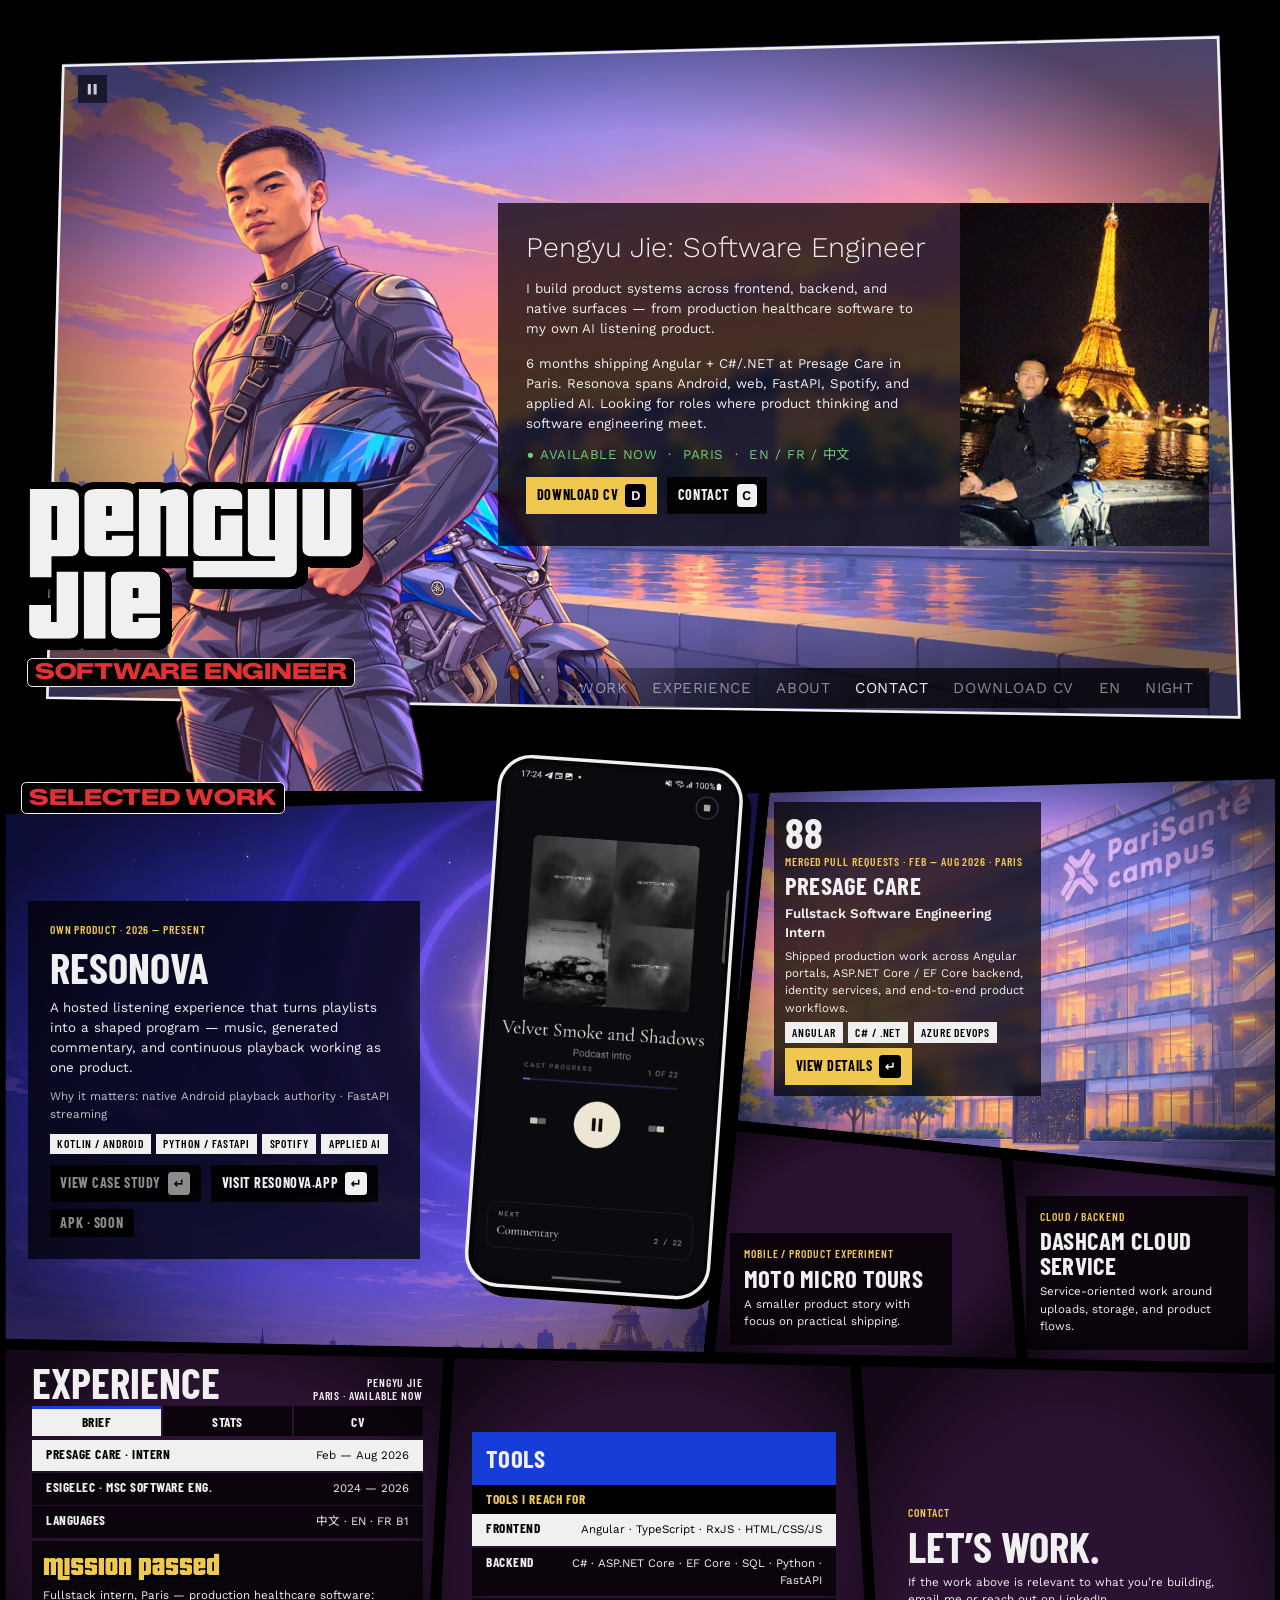
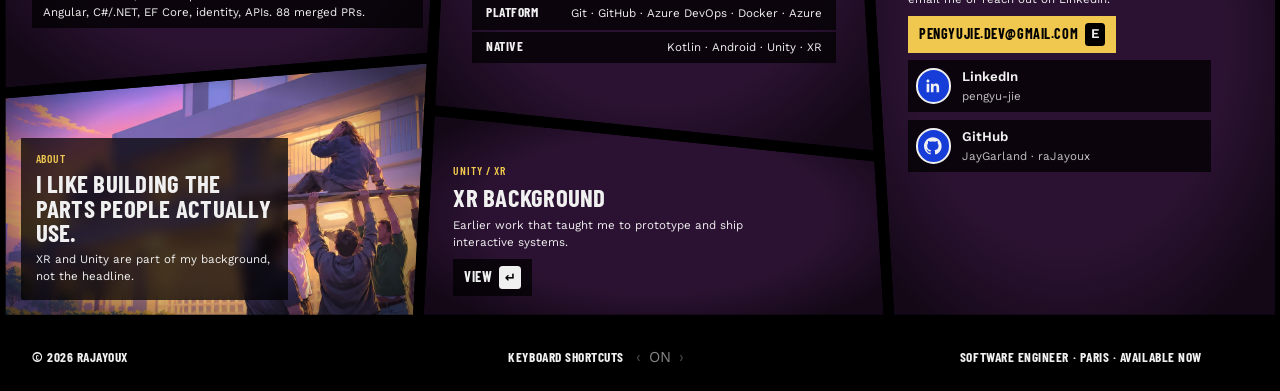
==== index.html @ 3e820835 "feat(redesign): phase 6 — mobile (< 1024): sticky top bar, static hero poster, story tile, angled st" ====
<!DOCTYPE html>
<html lang="en" data-theme="night">
<head>
  <meta charset="utf-8">
  <meta name="viewport" content="width=device-width, initial-scale=1">
  <title>Pengyu Jie — Software Engineer</title>
  <meta name="description" content="Software Engineer in Europe. Fullstack, product and platforms. Available now.">
  <link rel="canonical" href="https://rajayoux.github.io/">
  <link rel="alternate" href="https://rajayoux.github.io/" hreflang="en">
  <link rel="alternate" href="https://rajayoux.github.io/" hreflang="fr">
  <link rel="alternate" href="https://rajayoux.github.io/" hreflang="zh-Hans">
  <link rel="alternate" href="https://rajayoux.github.io/" hreflang="x-default">
  <link rel="icon" href="assets/icons/favicon.svg" type="image/svg+xml">
  <link rel="icon" href="assets/icons/favicon-32.png" type="image/png" sizes="32x32">
  <link rel="apple-touch-icon" href="assets/icons/apple-touch-icon.png">
  <meta property="og:type" content="website">
  <meta property="og:url" content="https://rajayoux.github.io/">
  <meta property="og:title" content="Pengyu Jie — Software Engineer">
  <meta property="og:description" content="Fullstack, product and platforms. Available now.">
  <meta property="og:image" content="https://rajayoux.github.io/assets/img/og-pengyu-jie.png">
  <meta property="og:image:type" content="image/png">
  <meta property="og:image:width" content="1200">
  <meta property="og:image:height" content="630">
  <meta name="twitter:card" content="summary_large_image">
  <meta name="twitter:title" content="Pengyu Jie — Software Engineer">
  <meta name="twitter:description" content="Fullstack, product and platforms. Available now.">
  <meta name="twitter:image" content="https://rajayoux.github.io/assets/img/og-pengyu-jie.png">
  <script>
    try { if (localStorage.getItem("rajayoux-theme") === "day") document.documentElement.setAttribute("data-theme", "day"); } catch (e) {}
  </script>
  <link rel="preconnect" href="https://fonts.googleapis.com">
  <link rel="preconnect" href="https://fonts.gstatic.com" crossorigin>
  <link href="https://fonts.googleapis.com/css2?family=Barlow+Condensed:wght@600;700&family=Noto+Sans+SC:wght@400;600&family=Work+Sans:wght@300;400;600&family=Zalando+Sans+Expanded:wght@900&display=swap" rel="stylesheet">
  <link rel="stylesheet" href="assets/css/gta/tokens.css">
  <link rel="stylesheet" href="assets/css/gta/components.css">
  <link rel="stylesheet" href="assets/css/gta/site.css">
  <script async src="https://www.googletagmanager.com/gtag/js?id=G-TCTK49658F"></script>
  <script>
    window.dataLayer = window.dataLayer || [];
    function gtag(){dataLayer.push(arguments);}
    gtag('js', new Date());
    gtag('config', 'G-TCTK49658F');
  </script>
</head>
<body>
  <a class="skip-link" href="#main" data-i18n="skip">Skip to content</a>

  <!-- Mobile top bar (137:580): logo + iFruit phone button; sticky. Hidden >= 1024 px. -->
  <div class="m-topbar scrim">
    <a class="m-logo" href="#top">raJayoux</a>
    <button class="m-phone" type="button" data-open-ifruit aria-haspopup="dialog" aria-controls="ifruit">
      <svg aria-hidden="true" focusable="false"><use href="assets/icons/sprite.svg#i-phone"/></svg>
      <span data-i18n="phone">Phone</span>
    </button>
  </div>

  <div class="stage">

    <!-- ============ HERO ============ -->
    <header class="hero" id="top">
      <!-- Card (110:2): sky, parked bike, vignette, dip-to-black; skewed 3 px white edge on top. -->
      <div class="hero-card">
        <div class="hero-layer hero-sky">
          <picture>
            <source srcset="assets/img/gta/hero-L0-sky.avif" type="image/avif">
            <img src="assets/img/gta/hero-L0-sky.webp" alt="" width="1536" height="1024" fetchpriority="high">
          </picture>
        </div>
        <div class="hero-layer hero-bike">
          <picture>
            <source srcset="assets/img/gta/hero-L3-bike.avif" type="image/avif">
            <img src="assets/img/gta/hero-L3-bike.webp" alt="" width="1536" height="1024">
          </picture>
        </div>
        <div class="hero-dip"></div>
        <div class="vignette"></div>
      </div>
      <button class="cycle-toggle scrim" type="button" data-cycle-toggle aria-label="Pause background animation" data-i18n-label="cyclePause">
        <svg class="i-pause" viewBox="0 0 14 14" aria-hidden="true" focusable="false"><path d="M2 1h3.5v12H2zM8.5 1H12v12H8.5z"/></svg>
        <svg class="i-play" viewBox="0 0 14 14" aria-hidden="true" focusable="false"><path d="M3 1l10 6-10 6z"/></svg>
      </button>
      <svg class="hero-edge" viewBox="0 0 1344 768" aria-hidden="true" focusable="false">
        <path d="M1342.45 766.474L1.53809 744.524L19.4639 33.4648L1318.55 1.53613L1342.45 766.474Z"/>
      </svg>

      <!-- Break-out subject (110:6): head inside the card, body breaks the card's bottom edge. -->
      <div class="hero-breakout">
        <div class="hero-layer hero-subject">
          <picture>
            <source srcset="assets/img/gta/hero-L2-subject.avif" type="image/avif">
            <img src="assets/img/gta/hero-L2-subject.webp" alt="" width="1024" height="1536" fetchpriority="high">
          </picture>
        </div>
      </div>

      <!-- Story panel (110:9): the reading area — never covered, never animated. -->
      <section class="story scrim" aria-labelledby="story-title">
        <div class="story-text">
          <h2 class="t-story-title" id="story-title" data-i18n="storyTitle">Pengyu Jie: Software Engineer</h2>
          <p class="t-body-m" data-i18n="storyP1">I build product systems across frontend, backend, and native surfaces — from production healthcare software to my own AI listening product.</p>
          <p class="t-body-m" data-i18n="storyP2">6 months shipping Angular + C#/.NET at Presage Care in Paris. Resonova spans Android, web, FastAPI, Spotify, and applied AI. Looking for roles where product thinking and software engineering meet.</p>
          <p class="story-status">
            <svg class="status-dot" viewBox="0 0 10 10" aria-hidden="true" focusable="false"><circle cx="5" cy="5" r="2.92"/></svg>
            <span data-i18n="statusLine">Available now  ·  Paris  ·  EN / FR / 中文</span>
          </p>
          <div class="actions">
            <a class="btn btn--primary" href="assets/docs/resume-fullstack/Fullstack_JiePengyu_CV_EN_BASELINE.pdf" data-cv download><span data-i18n="downloadCv">Download CV</span> <span class="key key--shortcut" aria-hidden="true">D</span></a>
            <a class="btn btn--secondary" href="#contact"><span data-i18n="navContact">Contact</span> <span class="key key--shortcut" aria-hidden="true">C</span></a>
          </div>
        </div>
        <picture class="story-inset">
          <source srcset="assets/img/gta/story-inset.avif" type="image/avif">
          <img src="assets/img/gta/story-inset.webp" alt="Pengyu Jie with his motorcycle at the Eiffel Tower at night" data-i18n-alt="insetAlt" width="560" height="772">
        </picture>
      </section>

      <!-- Nav strip (110:25): image-11 fading story-menu bar; sticks to the top past the hero. -->
      <nav class="hero-nav" aria-label="Primary">
        <a class="menu-bar-item" href="#work" aria-current="true" data-i18n="navWork">Work</a>
        <a class="menu-bar-item" href="#experience" data-i18n="navExperience">Experience</a>
        <a class="menu-bar-item" href="#about" data-i18n="navAbout">About</a>
        <a class="menu-bar-item" href="#contact" data-i18n="navContact">Contact</a>
        <a class="menu-bar-item" href="assets/docs/resume-fullstack/Fullstack_JiePengyu_CV_EN_BASELINE.pdf" data-cv download data-i18n="navCv">Download CV</a>
        <button class="menu-bar-item selector" type="button" data-lang-toggle aria-label="Language: English"><span data-i18n="langValue">EN</span></button>
        <button class="menu-bar-item selector" type="button" data-theme-toggle aria-label="Theme: night"><span data-theme-value>Night</span></button>
      </nav>

      <!-- Mobile poster corners (137:363 / 154:367) -->
      <p class="poster-corner poster-corner--left" data-i18n="posterCity">Paris · 2026</p>
      <p class="poster-corner poster-corner--right"><svg class="status-dot" viewBox="0 0 10 10" aria-hidden="true" focusable="false"><circle cx="5" cy="5" r="2.92"/></svg><span data-i18n="available">Available now</span></p>

      <div class="hero-logo">
        <h1 class="visually-hidden">Pengyu Jie</h1>
        <img class="hero-wordmark" src="assets/img/gta/wm-name-hero.svg" alt="" width="384" height="235">
        <p class="plate hero-plate"><span data-i18n="plateRole">Software engineer</span></p>
      </div>
    </header>

    <main id="main">
      <p class="plate work-plate"><span data-i18n="plateWork">Selected work</span></p>

      <!-- Resonova (107:28) + the real app as the tile's subject (245:962), breaking out above it -->
      <div class="work-feature">
        <article class="tile tile--resonova cut-a" id="work" aria-labelledby="t-resonova">
          <div class="tile-bg"></div>
          <picture class="tile-art art--resonova">
            <source srcset="assets/img/gta/resonova-L0-bg.avif" type="image/avif">
            <img src="assets/img/gta/resonova-L0-bg.webp" alt="" width="1536" height="1024" loading="lazy">
          </picture>
          <div class="vignette"></div>
          <div class="info-panel info-panel--featured scrim tile-panel">
            <p class="ip-kicker" data-i18n="resoStatus">Own product · 2026 — present</p>
            <h3 class="ip-title" id="t-resonova">Resonova</h3>
            <p class="ip-body" data-i18n="resoDescription">A hosted listening experience that turns playlists into a shaped program — music, generated commentary, and continuous playback working as one product.</p>
            <p class="ip-detail" data-i18n="resoDetail">Why it matters: native Android playback authority · FastAPI streaming</p>
            <ul class="chips" aria-label="Technology"><li class="chip">Kotlin / Android</li><li class="chip">Python / FastAPI</li><li class="chip">Spotify</li><li class="chip">Applied AI</li></ul>
            <div class="actions">
              <span class="btn btn--primary" role="link" aria-disabled="true" title="Case study coming soon" data-i18n-title="resoCaseSoon"><span data-i18n="resoCaseStudy">View case study</span> <span class="key" aria-hidden="true">↵</span></span>
              <a class="btn btn--secondary" href="https://resonova.app/" target="_blank" rel="noopener"><span data-i18n="resoVisit">Visit resonova.app</span> <span class="key" aria-hidden="true">↵</span></a>
              <span class="btn btn--secondary" aria-disabled="true" data-i18n="resoApkSoon">APK · soon</span>
            </div>
          </div>
        </article>
        <div class="device device--resonova">
          <picture>
            <source srcset="assets/img/gta/resonova-screen.avif" type="image/avif">
            <img src="assets/img/gta/resonova-screen.webp" alt="Resonova Android app — Now Playing screen" data-i18n-alt="deviceAlt" width="324" height="720" loading="lazy">
          </picture>
        </div>
      </div>

      <!-- Presage Care (107:32) -->
      <article class="tile tile--presage cut-b" id="presage" aria-labelledby="t-presage">
        <div class="tile-bg"></div>
        <picture class="tile-art art--presage">
          <source srcset="assets/img/gta/presage-L0-bg.avif" type="image/avif">
          <img src="assets/img/gta/presage-L0-bg.webp" alt="" width="1536" height="1024" loading="lazy">
        </picture>
        <div class="vignette"></div>
        <div class="info-panel info-panel--standard scrim tile-panel">
          <div class="ip-stat"><p class="ip-stat-value">88</p><p class="ip-label" data-i18n="presageStatLabel">Merged pull requests · Feb — Aug 2026 · Paris</p></div>
          <h3 class="ip-title" id="t-presage" data-i18n="presageTitle">Presage Care</h3>
          <p class="ip-role" data-i18n="presageRole">Fullstack Software Engineering Intern</p>
          <p class="ip-body" data-i18n="presageBody">Shipped production work across Angular portals, ASP.NET Core / EF Core backend, identity services, and end-to-end product workflows.</p>
          <ul class="chips" aria-label="Technology"><li class="chip">Angular</li><li class="chip">C# / .NET</li><li class="chip">Azure DevOps</li></ul>
          <div class="actions">
            <button class="btn btn--primary" type="button" data-open-dialog="presage-details" aria-haspopup="dialog"><span data-i18n="viewDetails">View details</span> <span class="key" aria-hidden="true">↵</span></button>
          </div>
        </div>
      </article>

      <!-- Moto Micro Tours (107:36) — art placeholder -->
      <article class="tile tile--moto tile--placeholder cut-a" aria-labelledby="t-moto">
        <div class="tile-bg"></div><div class="vignette"></div>
        <div class="help-text scrim tile-panel">
          <p class="ht-kicker" data-i18n="motoKicker">Mobile / product experiment</p>
          <h3 class="ht-title" id="t-moto" data-i18n="motoTitle">Moto Micro Tours</h3>
          <p class="ht-body" data-i18n="motoBody">A smaller product story with focus on practical shipping.</p>
        </div>
      </article>

      <!-- Dashcam Cloud Service (107:40) — art placeholder -->
      <article class="tile tile--dashcam tile--placeholder cut-b" aria-labelledby="t-dashcam">
        <div class="tile-bg"></div><div class="vignette"></div>
        <div class="help-text scrim tile-panel">
          <p class="ht-kicker" data-i18n="dashKicker">Cloud / backend</p>
          <h3 class="ht-title" id="t-dashcam" data-i18n="dashTitle">Dashcam Cloud Service</h3>
          <p class="ht-body" data-i18n="dashBody">Service-oriented work around uploads, storage, and product flows.</p>
        </div>
      </article>

      <!-- Experience + Education (107:44) — GTA pause menu; art placeholder -->
      <article class="tile tile--experience tile--placeholder cut-a" id="experience" aria-labelledby="t-experience">
        <div class="tile-bg"></div><div class="vignette"></div>
        <div class="pause-menu tile-panel">
          <div class="pm-header">
            <h3 class="pm-title" id="t-experience" data-i18n="expTitle">Experience</h3>
            <p class="pm-meta"><span>Pengyu Jie</span><span data-i18n="expMeta">Paris · Available now</span></p>
          </div>
          <nav class="pm-tabs" aria-label="Experience">
            <a class="pause-tab" href="#experience" aria-current="true" data-i18n="tabBrief">Brief</a>
            <a class="pause-tab" href="#tools" data-i18n="tabStats">Stats</a>
            <a class="pause-tab" href="assets/docs/resume-fullstack/Fullstack_JiePengyu_CV_EN_BASELINE.pdf" data-cv download data-i18n="tabCv">CV</a>
          </nav>
          <ul class="menu-rows">
            <li class="menu-row menu-row--selected"><span class="mr-label" data-i18n="rowPresage">Presage Care · Intern</span><span class="mr-value" data-i18n="rowPresageVal">Feb — Aug 2026</span></li>
            <li class="menu-row"><span class="mr-label" data-i18n="rowEsig">ESIGELEC · MSc Software Eng.</span><span class="mr-value">2024 — 2026</span></li>
            <li class="menu-row"><span class="mr-label" data-i18n="rowLang">Languages</span><span class="mr-value" data-i18n="rowLangVal">中文 · EN · FR B1</span></li>
          </ul>
          <div class="pm-detail scrim">
            <img class="pm-mission" src="assets/img/gta/mission-passed.svg" alt="Mission passed" data-i18n-alt="missionAlt" width="204" height="39">
            <p class="ht-body" data-i18n="expDetail">Fullstack intern, Paris — production healthcare software: Angular, C#/.NET, EF Core, identity, APIs. 88 merged PRs.</p>
          </div>
        </div>
      </article>

      <!-- Tools (107:54) — GTA menu list; art placeholder -->
      <article class="tile tile--tools tile--placeholder cut-b" id="tools" aria-labelledby="t-tools">
        <div class="tile-bg"></div><div class="vignette"></div>
        <div class="gta-menu tile-panel">
          <h3 class="gm-banner" id="t-tools" data-i18n="toolsTitle">Tools</h3>
          <p class="gm-sub" data-i18n="stackTitle">Tools I reach for</p>
          <ul class="menu-rows">
            <li class="menu-row menu-row--selected"><span class="mr-label" data-i18n="frontend">Frontend</span><span class="mr-value">Angular · TypeScript · RxJS · HTML/CSS/JS</span></li>
            <li class="menu-row"><span class="mr-label" data-i18n="backend">Backend</span><span class="mr-value">C# · ASP.NET Core · EF Core · SQL · Python · FastAPI</span></li>
            <li class="menu-row"><span class="mr-label" data-i18n="platform">Platform</span><span class="mr-value">Git · GitHub · Azure DevOps · Docker · Azure</span></li>
            <li class="menu-row"><span class="mr-label" data-i18n="native">Native</span><span class="mr-value">Kotlin · Android · Unity · XR</span></li>
          </ul>
        </div>
      </article>

      <!-- XR background (107:47) — art placeholder -->
      <article class="tile tile--xr tile--placeholder cut-a" aria-labelledby="t-xr">
        <div class="tile-bg"></div><div class="vignette"></div>
        <div class="tile-copy tile-panel">
          <p class="ht-kicker" data-i18n="xrKicker">Unity / XR</p>
          <h3 class="ht-title" id="t-xr" data-i18n="xrTitle">XR background</h3>
          <p class="ht-body" data-i18n="xrBody">Earlier work that taught me to prototype and ship interactive systems.</p>
          <div class="actions">
            <a class="btn btn--secondary" href="assets/docs/JiePengyu_CV_UnityXR_2025-09_EN.pdf" data-xr-cv><span data-i18n="view">View</span> <span class="key" aria-hidden="true">↵</span></a>
          </div>
        </div>
      </article>

      <!-- About (107:50) -->
      <article class="tile tile--about cut-b" id="about" aria-labelledby="t-about">
        <div class="tile-bg"></div>
        <picture class="tile-art art--about">
          <source srcset="assets/img/gta/about-L0-bg.avif" type="image/avif">
          <img src="assets/img/gta/about-L0-bg.webp" alt="" width="1536" height="1024" loading="lazy">
        </picture>
        <div class="vignette"></div>
        <div class="help-text scrim tile-panel">
          <p class="ht-kicker" data-i18n="aboutKicker">About</p>
          <h3 class="ht-title" id="t-about" data-i18n="aboutHeadline">I like building the parts people actually use.</h3>
          <p class="ht-body" data-i18n="aboutBody">XR and Unity are part of my background, not the headline.</p>
        </div>
      </article>

      <!-- Contact (107:57) — art placeholder -->
      <article class="tile tile--contact tile--placeholder cut-a" id="contact" aria-labelledby="t-contact">
        <div class="tile-bg"></div><div class="vignette"></div>
        <div class="tile-copy tile-panel">
          <p class="ht-kicker" data-i18n="contactKicker">Contact</p>
          <h3 class="ip-title" id="t-contact" data-i18n="contactHeadline">Let’s work.</h3>
          <p class="ht-body" data-i18n="contactBody">If the work above is relevant to what you’re building, email me or reach out on LinkedIn.</p>
          <div class="actions">
            <a class="btn btn--primary btn--email" href="mailto:pengyujie.dev@gmail.com" data-shortcut-email>pengyujie.dev@gmail.com <span class="key key--shortcut" aria-hidden="true">E</span></a>
          </div>
          <a class="notification" href="https://www.linkedin.com/in/pengyu-jie" target="_blank" rel="noopener">
            <span class="nt-icon"><svg aria-hidden="true" focusable="false"><use href="assets/icons/sprite.svg#i-linkedin"/></svg></span>
            <span class="nt-text"><span class="nt-sender">LinkedIn</span><span class="nt-message">pengyu-jie</span></span>
          </a>
          <a class="notification" href="https://github.com/JayGarland" target="_blank" rel="noopener">
            <span class="nt-icon"><svg aria-hidden="true" focusable="false"><use href="assets/icons/sprite.svg#i-github"/></svg></span>
            <span class="nt-text"><span class="nt-sender">GitHub</span><span class="nt-message">JayGarland · raJayoux</span></span>
          </a>
        </div>
      </article>

      <svg class="gutters" viewBox="-6 0 1452 2240" aria-hidden="true" focusable="false">
        <defs><g id="gutter-paths">
          <path d="M0 910L860 886L797 1527L0 1512Z"/>
          <path d="M860 886L1440 870V1330L823 1266Z"/>
          <path d="M823 1266L1132 1298L1150 1534L797 1527Z"/>
          <path d="M1132 1298L1440 1330V1540L1150 1534Z"/>
          <path d="M0 1512L505 1522L486 1865L0 1905Z"/>
          <path d="M483 1924L989 1976L1000 2160H470Z"/>
          <path d="M0 1905L486 1865L470 2160H0Z"/>
          <path d="M505 1522L962 1531L989 1976L483 1924Z"/>
          <path d="M962 1531L1440 1540V2160H1000Z"/>
        </g></defs>
        <use class="gutters-ink" href="#gutter-paths"/>
        <use class="gutters-theme" href="#gutter-paths"/>
      </svg>
    </main>

    <footer class="site-footer">
      <span class="t-menu" data-i18n="footer">© 2026 raJayoux</span>
      <div class="shortcuts-toggle scrim">
        <span class="t-menu" id="shortcuts-label" data-i18n="shortcutsLabel">Keyboard shortcuts</span>
        <button class="menu-bar-item selector" type="button" data-shortcuts-toggle aria-labelledby="shortcuts-label" aria-pressed="true"><span class="chev" aria-hidden="true">‹</span><span data-shortcuts-value>On</span><span class="chev" aria-hidden="true">›</span></button>
      </div>
      <span class="t-menu" data-i18n="footerRight">Software Engineer · Paris · Available now</span>
    </footer>
  </div>


  <!-- Presage details ("View details") — no case-study page yet; reuses the existing Presage copy. -->
  <dialog class="details-dialog scrim" id="presage-details" aria-labelledby="pd-title">
    <div class="dd-head">
      <p class="ip-kicker" data-i18n="presageDates">Feb 2026 – Aug 2026 · Paris, PariSanté Campus</p>
      <h2 class="ip-title" id="pd-title" data-i18n="presageTitle">Presage Care</h2>
      <p class="ip-role" data-i18n="presageRole">Fullstack Software Engineering Intern</p>
    </div>
    <ul class="menu-rows dd-list">
      <li class="menu-row"><span class="mr-value" data-i18n="presage1">Shipped 88 merged pull requests across a production healthcare platform.</span></li>
      <li class="menu-row"><span class="mr-value" data-i18n="presage2">Built portal features end-to-end.</span></li>
      <li class="menu-row"><span class="mr-value" data-i18n="presage3">Designed and shipped a Weekly Brief dashboard.</span></li>
    </ul>
    <form method="dialog" class="actions">
      <button class="btn btn--secondary" type="submit"><span data-i18n="close">Close</span> <span class="key" aria-hidden="true">Esc</span></button>
    </form>
  </dialog>

  <!-- iFruit phone (137:1772) — the mobile menu. Native <dialog>: focus trap, Esc, top layer. -->
  <dialog class="ifruit" id="ifruit" aria-label="iFruit menu" data-i18n-label="ifruitLabel">
    <div class="if-screen">
      <div class="if-status"><span class="if-time" data-ifruit-time>14:32</span><span class="if-brand">iFruit</span></div>
      <nav class="if-grid" aria-label="Menu">
        <a class="if-app" href="#work" data-close-ifruit><span class="if-icon if-icon--blue"><svg aria-hidden="true"><use href="assets/icons/sprite.svg#i-work"/></svg></span><span data-i18n="navWork">Work</span></a>
        <a class="if-app" href="#experience" data-close-ifruit><span class="if-icon if-icon--blue"><svg aria-hidden="true"><use href="assets/icons/sprite.svg#i-experience"/></svg></span><span data-i18n="navExperience">Experience</span></a>
        <a class="if-app" href="#about" data-close-ifruit><span class="if-icon if-icon--blue"><svg aria-hidden="true"><use href="assets/icons/sprite.svg#i-about"/></svg></span><span data-i18n="navAbout">About</span></a>
        <a class="if-app" href="#contact" data-close-ifruit><span class="if-icon if-icon--blue"><svg aria-hidden="true"><use href="assets/icons/sprite.svg#i-contact"/></svg></span><span data-i18n="navContact">Contact</span></a>
        <a class="if-app" href="assets/docs/resume-fullstack/Fullstack_JiePengyu_CV_EN_BASELINE.pdf" data-cv download><span class="if-icon if-icon--yellow"><svg aria-hidden="true"><use href="assets/icons/sprite.svg#i-cv"/></svg></span><span data-i18n="tabCv">CV</span></a>
        <a class="if-app" href="https://resonova.app/" target="_blank" rel="noopener"><span class="if-icon if-icon--plum"><svg aria-hidden="true"><use href="assets/icons/sprite.svg#i-resonova"/></svg></span><span>Resonova</span></a>
        <button class="if-app" type="button" data-lang-toggle><span class="if-icon if-icon--soft"><svg aria-hidden="true"><use href="assets/icons/sprite.svg#i-language"/></svg></span><span data-i18n="appLanguage">Language</span></button>
        <button class="if-app" type="button" data-theme-toggle><span class="if-icon if-icon--soft"><svg aria-hidden="true"><use href="assets/icons/sprite.svg#i-theme"/></svg></span><span data-i18n="appTheme">Theme</span></button>
        <a class="if-app" href="https://github.com/raJayoux" target="_blank" rel="noopener"><span class="if-icon if-icon--soft"><svg aria-hidden="true"><use href="assets/icons/sprite.svg#i-github"/></svg></span><span>GitHub</span></a>
      </nav>
      <img class="if-mark" src="assets/img/gta/ifruit-pj.svg" alt="" width="110" height="120">
      <div class="if-prompts">
        <button class="if-close" type="button" data-close-ifruit><span data-i18n="close">Close</span> <span aria-hidden="true">✕</span></button>
        <span class="if-open" aria-hidden="true" data-i18n="open">Open</span>
      </div>
    </div>
  </dialog>

  <script src="assets/js/gta/i18n.js"></script>
  <script src="assets/js/gta/site.js"></script>
</body>
</html>
---- assets/css/gta/tokens.css ----
/*
 * GTA-mimic design tokens — exported from Figma `cv-website-re-design`
 * (variable collections gta-mimic / color · theme · dimension, text styles type/*, effect focus/ring).
 * Single source for the redesign: change the Figma variable, then this file. Exported 2026-10-01.
 */

/* Fonts (Barlow Condensed 600/700, Noto Sans SC 400/600, Work Sans 300/400/600, Zalando Sans Expanded 900)
 * are loaded by a <link> in index.html, not @import, so they don't block CSS parsing. */

:root {
  /* colour · palette (refs: key-art k-means + GTA V hudcolor.dat) */
  --c-ink: #000000;
  --c-ink-soft: #3a343f;
  --c-bone: #f1eee6;
  --c-white: #f0f0f0;
  --c-v-sky: #95b3ba;
  --c-vi-blush: #f4d3cb;
  --c-vi-plum: #7e496d;
  --c-vi-night: #2b1232;
  --c-hud-yellow: #f0c850;
  --c-hud-red: #e03232;
  --c-hud-green: #72cc72;
  --c-hud-grey: #8c8c8c;            /* MENU_GREY — disabled */
  --c-player: #173dd8;              /* Yamaha Icon Blue = player colour */
  --c-scrim: rgb(0 0 0 / 0.729);    /* PAUSE_BG, rgba(0,0,0,186) */

  /* theme · Night (default) */
  --surface-gutter: var(--c-ink);
  --text-on-gutter: var(--c-white);
  --text-on-gutter-accent: var(--c-hud-yellow);

  /* space */
  --space-0: 0;
  --space-2: 2px;
  --space-4: 4px;
  --space-6: 6px;
  --space-8: 8px;
  --space-12: 12px;
  --space-16: 16px;
  --space-24: 24px;
  --space-32: 32px;
  --space-48: 48px;

  /* radius */
  --radius-0: 0;
  --radius-key: 4px;
  --radius-plate: 6px;
  --radius-device: 18px;

  /* stroke */
  --stroke-edge: 3px;
  --stroke-logo: 8px;
  --stroke-gutter: 12px;
  --stroke-gutter-inner: 6px;

  /* opacity */
  --opacity-inactive: 0.55;
  --opacity-secondary: 0.8;
  --opacity-divider: 0.35;

  /* effects */
  --blur-scrim: 12px;
  --focus-ring: 0 0 0 2px var(--c-ink), 0 0 0 5px var(--c-hud-yellow);

  /* motion (ms) — loading-screen cycle: 6 s linear move + 0.5 s dip out + 0.5 s dip in */
  --motion-snap: 90ms;
  --motion-quick: 160ms;
  --motion-slide: 280ms;
  --motion-settle: 600ms;
  --motion-shard: 2600ms;
  --motion-scene: 6000ms;
  --motion-dip: 500ms;

  /* type · families (body = Work Sans stand-in; Chalet decision open) */
  --font-body: "Work Sans", "Noto Sans SC", system-ui, sans-serif;
  --font-ui: "Barlow Condensed", "Noto Sans SC", system-ui, sans-serif;
  --font-plate: "Zalando Sans Expanded", "Barlow Condensed", sans-serif;
  --font-cjk: "Noto Sans SC", sans-serif;
  /* Pricedown is never a webfont (Typodermic EULA §4.3) — wordmarks ship as outlined SVG. */
}

:root[data-theme="day"] {
  --surface-gutter: var(--c-bone);
  --text-on-gutter: var(--c-ink);
  --text-on-gutter-accent: var(--c-vi-plum);
}

/* type · text styles (Figma type/*) */
.t-story-title { font: 300 32px/1.2 var(--font-body); }
.t-body-m      { font: 400 15px/1.5 var(--font-body); }
.t-body-s      { font: 400 13px/1.5 var(--font-body); }
.t-body-strong { font: 600 15px/1.45 var(--font-body); }
.t-menu-bar    { font: 400 17px/1.2 var(--font-body); letter-spacing: 0.02em; text-transform: uppercase; }
.t-menu        { font: 700 15px/1.1 var(--font-ui); letter-spacing: 0.04em; text-transform: uppercase; }
.t-label       { font: 600 13px/1.15 var(--font-ui); letter-spacing: 0.08em; text-transform: uppercase; }
.t-cta         { font: 700 16px/1 var(--font-ui); letter-spacing: 0.04em; text-transform: uppercase; }
.t-title-stat  { font: 700 80px/0.9 var(--font-ui); }
.t-title-xl    { font: 700 48px/0.95 var(--font-ui); text-transform: uppercase; }
.t-title-l     { font: 700 28px/1 var(--font-ui); letter-spacing: 0.01em; text-transform: uppercase; }
.t-plate       { font: 900 25px/1 var(--font-plate); letter-spacing: -0.01em; text-transform: uppercase; }

@media (prefers-reduced-motion: reduce) {
  :root {
    --motion-snap: 0ms; --motion-quick: 0ms; --motion-slide: 0ms; --motion-settle: 0ms;
  }
}
---- assets/css/gta/components.css ----
/*
 * GTA UI components — Figma "Components · GTA UI · LOCKED" (file iYBfbPOONQVb23p9OWBO0K).
 * Every value is a token from tokens.css. Figma backdrop blur 12 renders as CSS blur(6px).
 */

:root { --blur-backdrop: calc(var(--blur-scrim) / 2); }

/* Components own their spacing (gap/padding), never UA margins. */
:where(.info-panel, .help-text, .menu-rows, .notification, .plate) :where(p, h2, h3, ul, li) { margin: 0; }
:where(p.plate) { margin: 0; }

.scrim {
  background: var(--c-scrim);
  -webkit-backdrop-filter: blur(var(--blur-backdrop));
  backdrop-filter: blur(var(--blur-backdrop));
}

/* ---------- Button · Instructional (121:20): LABEL then KEY ---------- */
.btn {
  display: inline-flex; align-items: center; gap: var(--space-8);
  padding: var(--space-8) var(--space-12);
  border: 0; border-radius: 0;
  font: 700 16px/1 var(--font-ui); letter-spacing: 0.04em; text-transform: uppercase;
  text-decoration: none; white-space: nowrap; cursor: pointer;
  transition: background-color var(--motion-quick) linear, color var(--motion-quick) linear;
}
.btn .key {
  display: inline-flex; align-items: center; justify-content: center;
  min-width: 22px; padding: var(--space-2) var(--space-6);
  border-radius: var(--radius-key);
  font: 600 15px/1.45 var(--font-body); letter-spacing: 0; text-transform: none;
  transition: background-color var(--motion-quick) linear, color var(--motion-quick) linear;
}
.btn--primary { background: var(--c-hud-yellow); color: var(--c-ink); }
.btn--primary .key { background: var(--c-ink); color: var(--c-white); }
.btn--secondary {
  background: var(--c-scrim); color: var(--c-white);
  -webkit-backdrop-filter: blur(var(--blur-backdrop)); backdrop-filter: blur(var(--blur-backdrop));
}
.btn--secondary .key { background: var(--c-white); color: var(--c-ink); }

/* Hover = selected (white); Focus = selected + ring; Pressed = key cap turns yellow. */
.btn:not([aria-disabled="true"]):hover,
.btn:not([aria-disabled="true"]):focus-visible,
.btn:not([aria-disabled="true"]):active { background: var(--c-white); color: var(--c-ink); }
.btn:not([aria-disabled="true"]):hover .key,
.btn:not([aria-disabled="true"]):focus-visible .key { background: var(--c-ink); color: var(--c-white); }
.btn:not([aria-disabled="true"]):active .key { background: var(--c-hud-yellow); color: var(--c-ink); }
.btn:focus-visible { outline: none; box-shadow: var(--focus-ring); }

.btn[aria-disabled="true"] {
  background: var(--c-scrim); color: var(--c-hud-grey); cursor: default;
  -webkit-backdrop-filter: blur(var(--blur-backdrop)); backdrop-filter: blur(var(--blur-backdrop));
}
.btn[aria-disabled="true"] .key { background: var(--c-hud-grey); color: var(--c-ink); }
@media (hover: none) { .btn .key { display: none; } }   /* key caps hidden on touch */

/* ---------- Menu Bar Item (121:32) + Selector (126:188) ---------- */
.menu-bar-item {
  display: inline-flex; align-items: center; gap: var(--space-8);
  padding: var(--space-4) var(--space-6);
  border: 0; background: none;
  font: 400 17px/1.2 var(--font-body); letter-spacing: 0.04em; text-transform: uppercase;
  color: var(--c-white); text-decoration: none; white-space: nowrap; cursor: pointer;
  opacity: var(--opacity-inactive);
  transition: opacity var(--motion-quick) linear;
}
.menu-bar-item[aria-current]:not([aria-current="false"]),
.menu-bar-item:hover,
.menu-bar-item:focus-visible { opacity: 1; }
.menu-bar-item:focus-visible { outline: none; box-shadow: var(--focus-ring); }
.selector { letter-spacing: 0.02em; }
.selector .chev { opacity: var(--opacity-inactive); transition: opacity var(--motion-quick) linear; }
.selector:hover .chev, .selector:focus-visible .chev { opacity: 1; }

/* ---------- Plate · Online (121:42) ---------- */
.plate {
  display: inline-flex; align-items: center;
  padding: var(--space-4) var(--space-8);
  background: var(--c-ink); border: 1.5px solid var(--c-white); border-radius: var(--radius-plate);
  color: var(--c-hud-red);
  font: 900 25px/1 var(--font-plate); letter-spacing: -0.01em; text-transform: uppercase;
  white-space: nowrap;
}

/* ---------- Info Panel (133:210) ---------- */
.info-panel {
  display: flex; flex-direction: column; align-items: flex-start;
  color: var(--c-white);
}
.info-panel--featured { width: 440px; padding: var(--space-24); gap: var(--space-12); }
.info-panel--standard { width: 340px; padding: var(--space-12); gap: var(--space-6); }
.info-panel > * { width: 100%; }
.ip-stat { display: flex; flex-direction: column; gap: 2px; }
.ip-stat-value { font: 700 80px/0.9 var(--font-ui); }
.info-panel--standard .ip-stat-value { font: 700 48px/0.95 var(--font-ui); text-transform: uppercase; }
.ip-label, .ip-kicker {
  font: 600 13px/1.15 var(--font-ui); letter-spacing: 0.08em; text-transform: uppercase;
  color: var(--c-hud-yellow);
}
.ip-title { font: 700 48px/0.95 var(--font-ui); text-transform: uppercase; }
.info-panel--standard .ip-title { font: 700 28px/1 var(--font-ui); letter-spacing: 0.01em; }
.ip-role { font: 600 15px/1.45 var(--font-body); }
.ip-body { font: 400 15px/1.5 var(--font-body); }
.info-panel--standard .ip-body { font: 400 13px/1.5 var(--font-body); }
.ip-detail { font: 400 13px/1.5 var(--font-body); opacity: var(--opacity-secondary); }
.chips { display: flex; flex-wrap: wrap; gap: var(--space-8) var(--space-6); margin: 0; padding: 0; list-style: none; }
.chip {
  padding: var(--space-4) var(--space-8);
  background: var(--c-white); color: var(--c-ink);
  font: 600 13px/1.15 var(--font-ui); letter-spacing: 0.08em; text-transform: uppercase;
}
.actions { display: flex; flex-wrap: wrap; gap: var(--space-8) var(--space-12); }

/* ---------- Help Text (121:44) ---------- */
.help-text {
  display: flex; flex-direction: column; gap: var(--space-6);
  padding: var(--space-16); color: var(--c-white);
}
.ht-kicker { font: 600 13px/1.15 var(--font-ui); letter-spacing: 0.08em; text-transform: uppercase; color: var(--c-hud-yellow); }
.ht-title { font: 700 28px/1 var(--font-ui); letter-spacing: 0.01em; text-transform: uppercase; }
.ht-body { font: 400 13px/1.5 var(--font-body); }

/* ---------- Menu Row (121:27) — rows stack with a 2 px gap ---------- */
.menu-rows { display: flex; flex-direction: column; gap: var(--space-2); margin: 0; padding: 0; list-style: none; }
.menu-row {
  display: flex; align-items: flex-start; gap: var(--space-16);
  padding: var(--space-8) var(--space-16);
  background: var(--c-scrim); color: var(--c-white);
  -webkit-backdrop-filter: blur(var(--blur-backdrop)); backdrop-filter: blur(var(--blur-backdrop));
  text-decoration: none;
}
.menu-row .mr-label { flex: none; font: 700 15px/1.1 var(--font-ui); letter-spacing: 0.04em; text-transform: uppercase; white-space: nowrap; }
.menu-row .mr-value { flex: 1 0 0; min-width: 1px; font: 400 13px/1.5 var(--font-body); text-align: right; }
.menu-row--selected, a.menu-row:hover, .menu-row:focus-visible { background: var(--c-white); color: var(--c-ink); }
.menu-row:focus-visible { outline: none; box-shadow: var(--focus-ring); }
.menu-row--disabled { color: var(--c-hud-grey); }

/* ---------- Pause Tab (134:246) — edge to edge, 2 px gaps ---------- */
.pause-tab {
  display: flex; align-items: center; justify-content: center;
  height: 34px; border: 0; border-top: 4px solid transparent;
  background: var(--c-scrim); color: var(--c-white);
  -webkit-backdrop-filter: blur(var(--blur-backdrop)); backdrop-filter: blur(var(--blur-backdrop));
  font: 700 15px/1.1 var(--font-ui); letter-spacing: 0.04em; text-transform: uppercase;
  text-decoration: none; cursor: pointer;
}
.pause-tab[aria-current="true"] { background: var(--c-white); color: var(--c-ink); border-top-color: var(--c-player); }
.pause-tab:hover { background: var(--c-white); color: var(--c-ink); }
.pause-tab:focus-visible { outline: none; box-shadow: var(--focus-ring); background: var(--c-white); color: var(--c-ink); }

/* ---------- Notification (126:201) — whole card is the link ---------- */
.notification {
  display: flex; align-items: center; gap: var(--space-12);
  width: 340px; padding: var(--space-8);
  background: var(--c-scrim); color: var(--c-white); text-decoration: none;
  -webkit-backdrop-filter: blur(var(--blur-backdrop)); backdrop-filter: blur(var(--blur-backdrop));
  transition: background-color var(--motion-quick) linear, color var(--motion-quick) linear;
}
.notification .nt-icon {
  flex: none; display: flex; align-items: center; justify-content: center;
  width: 40px; height: 40px; border-radius: 20px;
  background: var(--c-player); border: var(--stroke-edge) solid var(--c-white); color: var(--c-white);
}
.notification .nt-icon svg { width: 20px; height: 20px; }
.notification .nt-text { display: flex; flex-direction: column; gap: var(--space-2); min-width: 1px; }
.notification .nt-sender { font: 600 15px/1.45 var(--font-body); }
.notification .nt-message { font: 400 13px/1.5 var(--font-body); opacity: var(--opacity-secondary); }
.notification:hover { background: var(--c-white); color: var(--c-ink); }
.notification:focus-visible { outline: none; box-shadow: var(--focus-ring); }

/* ---------- Device · Resonova (144:573) — the GTA skin stops at the bezel ---------- */
.device {
  overflow: hidden; padding: 3px; background: #06060a;
  border: var(--stroke-edge) solid var(--c-white); border-radius: 22px;
  box-shadow: 6px 6px 0 var(--c-ink);
}
.device picture, .device img { display: block; width: 100%; height: 100%; }
.device img { object-fit: cover; border-radius: 16px; }
---- assets/css/gta/site.css ----
/*
 * GTA-mimic homepage — layout. Spec: raJayoux-design/docs/implementation-masterbook.md, Figma page 98:2.
 * Desktop (>= 1024 px) is the 1440 x 2240 Figma frame 107:13, built at its own px coordinates and
 * scaled as a whole (site.js sets `zoom`; the stepped media queries below are the no-JS fallback).
 * Mobile (< 1024 px) is the 390 frame 137:356 as a single fluid column.
 */

/* ---------- base ---------- */
*, *::before, *::after { box-sizing: border-box; }
html { background: var(--surface-gutter); color: var(--text-on-gutter); }
body {
  margin: 0;
  background: var(--surface-gutter);
  color: var(--text-on-gutter);
  font: 400 15px/1.5 var(--font-body);
  -webkit-font-smoothing: antialiased;
}
img, svg { display: block; }
a { color: inherit; }
p, h1, h2, h3 { margin: 0; }
button { font: inherit; color: inherit; }

.visually-hidden {
  position: absolute !important;
  width: 1px; height: 1px;
  margin: -1px; padding: 0; border: 0;
  overflow: hidden; clip: rect(0 0 0 0); white-space: nowrap;
}
.skip-link {
  position: absolute; left: 16px; top: -100px; z-index: 100;
  padding: var(--space-8) var(--space-12);
  background: var(--c-hud-yellow); color: var(--c-ink);
  font: 700 16px/1 var(--font-ui); text-transform: uppercase; text-decoration: none;
}
.skip-link:focus { top: 16px; box-shadow: var(--focus-ring); outline: none; }

/* Decorative overhangs (gutter overlay, tilted phone) never widen the page. */
.stage { overflow-x: clip; }

/* ---------- shared surfaces ---------- */
/* GTA vignette: transparent to 62 % of the radius, ink 55 % at the edge (Figma: a box 1.2x the tile). */
.vignette {
  position: absolute; inset: 0; pointer-events: none;
  background: radial-gradient(ellipse 60% 60% at 50% 50%, transparent 62%, rgb(0 0 0 / 0.55) 100%);
}

/* ---------- hero motion keyframes (6 s of 7 s = 85.714 %, 6.5 s = 92.857 %) ---------- */
@keyframes cycle-sky {
  0% { transform: none; }
  85.714%, 92.857% { transform: translateX(-60px); }
  92.858%, 100% { transform: none; }
}
@keyframes cycle-bike {
  0% { transform: none; }
  85.714%, 92.857% { transform: translateX(-72px); }
  92.858%, 100% { transform: none; }
}
@keyframes cycle-breakout {
  0% { transform: none; }
  85.714%, 92.857% { transform: translate(-84px, -16px); }
  92.858%, 100% { transform: none; }
}
@keyframes cycle-subject {
  0% { transform: none; opacity: 1; }
  85.714% { transform: translate(-28px, -16px) scale(1.0442, 1.0449); opacity: 1; }
  92.857% { transform: translate(-28px, -16px) scale(1.0442, 1.0449); opacity: 0; }
  92.858% { transform: none; opacity: 0; }
  100% { transform: none; opacity: 1; }
}
@keyframes cycle-dip {
  0%, 85.714% { opacity: 0; }
  92.857% { opacity: 1; }
  100% { opacity: 0; }
}
@keyframes enter-card    { from { opacity: 0; translate: 0 20px; } to { opacity: 1; translate: 0 0; } }
@keyframes enter-subject { from { opacity: 0; translate: 0 24px; } to { opacity: 1; translate: 0 0; } }
@keyframes enter-logo    { from { opacity: 0; translate: 14px -7px; scale: 1.045; } to { opacity: 1; translate: 0 0; scale: 1; } }

/* ============================================================
   DESKTOP COMPOSITION (>= 1024 px)
   ============================================================ */
@media (min-width: 1024px) {
  .stage {
    position: relative;
    width: 1440px;
    height: 2240px;
    margin: 0 auto;
    zoom: 0.711;                     /* no-JS fallback steps; site.js sets the exact value */
  }
}
@media (min-width: 1152px) { .stage { zoom: 0.8; } }
@media (min-width: 1280px) { .stage { zoom: 0.888; } }
@media (min-width: 1366px) { .stage { zoom: 0.948; } }
@media (min-width: 1440px) { .stage { zoom: 1; } }

@media (min-width: 1024px) {
  .m-topbar, .poster-corner { display: none; }

  /* ---------- hero card (110:2) ---------- */
  .hero-card {
    position: absolute; left: 52px; top: 40px; width: 1344px; height: 768px;
    clip-path: polygon(18px 32px, 1320px 0, 1344px 768px, 0 746px);
    background: var(--c-vi-night);
  }
  .hero-card .vignette {
    background: radial-gradient(ellipse 58% 58% at 50% 50%, transparent 62%, rgb(0 0 0 / 0.55) 100%);
  }
  .hero-layer { position: absolute; }
  .hero-layer picture, .hero-layer img { width: 100%; height: 100%; }
  .hero-layer img { object-fit: cover; }
  .hero-sky { left: -10px; top: -23px; width: 1424px; height: 814px; }   /* cycle Start (165:847): oversized for the pan */
  .hero-bike { left: 122px; top: 454px; width: 600px; height: 400px; }
  .hero-bike img { transform: scaleX(-1); }          /* approved art faces left; parked facing the panel */
  .hero-dip { position: absolute; inset: 0; background: var(--c-ink); opacity: 0; pointer-events: none; }
  .hero-edge {
    position: absolute; left: 52px; top: 40px; width: 1344px; height: 768px;
    overflow: visible; fill: none; stroke: var(--c-white); stroke-width: var(--stroke-edge);
    pointer-events: none;
  }

  /* Break-out (110:6): above the card, below every tile and all UI. */
  .hero-breakout {
    position: absolute; left: 0; top: 0; width: 760px; height: 980px;
    clip-path: polygon(50px 55px, 740px 45px, 740px 980px, 30px 980px, 40px 808px);
    pointer-events: none;
  }
  .hero-subject { left: 90px; top: 110px; width: 520px; height: 780px; transform-origin: 0 0; }

  /* Pause control for the cycle (WCAG 2.2.2) — top-left of the card, clear of the subject's head. */
  .cycle-toggle {
    position: absolute; left: 88px; top: 84px; z-index: 6;
    display: flex; align-items: center; justify-content: center;
    width: 32px; height: 32px; padding: 0; border: 0; cursor: pointer;
    color: var(--c-white); opacity: 0.8;
    transition: opacity var(--motion-quick) linear, background-color var(--motion-quick) linear;
  }
  .cycle-toggle svg { width: 14px; height: 14px; fill: currentColor; }
  .cycle-toggle:hover, .cycle-toggle:focus-visible { opacity: 1; background: var(--c-white); color: var(--c-ink); }
  .cycle-toggle:focus-visible { outline: none; box-shadow: var(--focus-ring); }
  .cycle-toggle .i-play, .hero.is-paused .cycle-toggle .i-pause { display: none; }
  .hero.is-paused .cycle-toggle .i-play { display: block; }

  /* ---------- loading-screen cycle, Scene A (165:847 → 165:883 → 165:919) ----------
     7 s loop: 0–6 s linear move Start→End · 6–6.5 s dip to black (subject fades with it)
     · layers snap back to Start under black · 6.5–7 s dip back in. UI never moves or fades. */
  @media (prefers-reduced-motion: no-preference) {
    .hero-sky, .hero-bike, .hero-breakout, .hero-subject, .hero-dip {
      animation-duration: calc(var(--motion-scene) + 2 * var(--motion-dip));
      animation-iteration-count: infinite;
      animation-timing-function: linear;
    }
    .hero-sky       { animation-name: cycle-sky; }
    .hero-bike      { animation-name: cycle-bike; }
    .hero-breakout  { animation-name: cycle-breakout; }
    .hero-subject   { animation-name: cycle-subject; }
    .hero-dip       { animation-name: cycle-dip; }
    .hero.is-paused :is(.hero-sky, .hero-bike, .hero-breakout, .hero-subject, .hero-dip) { animation-play-state: paused; }

    /* entrance (157:1273): Start → Settled, 0.6 s ease-out, once (site.js adds .is-entered);
       uses translate/scale/opacity so it composes with the cycle's transform. Story panel: no entrance. */
    .hero:not(.is-entered) :is(.hero-card, .hero-edge, .hero-nav) { animation: enter-card var(--motion-settle) ease-out both; }
    .hero:not(.is-entered) .hero-breakout {
      animation: cycle-breakout calc(var(--motion-scene) + 2 * var(--motion-dip)) linear infinite,
                 enter-subject var(--motion-settle) ease-out both;
    }
    .hero:not(.is-entered) .hero-logo { animation: enter-logo var(--motion-settle) ease-out both; }
  }
  .hero-logo { transform-origin: 0 0; }
  .hero.no-cycle .cycle-toggle { display: none; }
  @media (prefers-reduced-motion: reduce) { .cycle-toggle { display: none; } }

  /* ---------- story panel (110:9) ---------- */
  .story {
    position: absolute; left: 560px; top: 228px; width: 800px; height: 386px; z-index: 4;
    display: flex; color: var(--c-white);
  }
  .story-text {
    width: 520px; flex: none; padding: var(--space-32);
    display: flex; flex-direction: column; gap: var(--space-16);
  }
  .story-status {
    display: flex; align-items: center; gap: var(--space-6);
    font: 400 15px/1.1 var(--font-body); letter-spacing: 0.04em; text-transform: uppercase;
    color: var(--c-hud-green); white-space: pre;
  }
  .status-dot { width: 10px; height: 10px; flex: none; fill: var(--c-hud-green); }
  .story-inset { display: block; width: 280px; flex: none; align-self: stretch; }
  .story-inset img { width: 100%; height: 100%; object-fit: cover; }

  /* ---------- nav strip (110:25) ---------- */
  .hero-nav {
    position: absolute; left: 560px; top: 751px; width: 800px; height: 46px; z-index: 5;
    display: flex; align-items: center; justify-content: flex-end; gap: var(--space-16);
    padding: var(--space-8) var(--space-12);
    background: linear-gradient(to right, transparent 0%, var(--c-scrim) 45%, var(--c-scrim) 100%);
  }

  /* Past the hero the same strip pins to the top, full scrim. */
  .hero-nav.is-stuck {
    position: fixed; left: 0; right: 0; top: 0; width: auto; z-index: 50;
    padding-right: calc(max(0px, (100vw - 1440px) / 2) + 80px + var(--space-12));
    background: var(--c-scrim);
    -webkit-backdrop-filter: blur(var(--blur-backdrop)); backdrop-filter: blur(var(--blur-backdrop));
  }

  /* ---------- logotype (110:21) — above the nav ---------- */
  .hero-logo { position: absolute; left: 30px; top: 507px; width: 373px; height: 268px; z-index: 6; }
  .hero-wordmark { position: absolute; left: -5.68px; top: 0; width: 384.42px; height: 235.47px; }
  .hero-plate { position: absolute; left: 0; top: 233px; width: 369px; height: 33px; }

  /* ---------- collage tiles: bounding box + cut-line polygon (local coords) ---------- */
  .tile {
    position: absolute;
    left: var(--x); top: var(--y); width: var(--w); height: var(--h);
    clip-path: var(--clip);
    overflow: hidden;
  }
  .tile-bg { position: absolute; inset: 0; background: var(--c-vi-night); }

  .tile--resonova   { --x: 0px;    --y: 886px;  --w: 860px; --h: 641px; --clip: polygon(0 24px, 860px 0, 797px 641px, 0 626px); }
  .tile--presage    { --x: 823px;  --y: 870px;  --w: 617px; --h: 460px; --clip: polygon(37px 16px, 617px 0, 617px 460px, 0 396px); }
  .tile--moto       { --x: 797px;  --y: 1266px; --w: 353px; --h: 268px; --clip: polygon(26px 0, 335px 32px, 353px 268px, 0 261px); }
  .tile--dashcam    { --x: 1132px; --y: 1298px; --w: 308px; --h: 242px; --clip: polygon(0 0, 308px 32px, 308px 242px, 18px 236px); }
  .tile--experience { --x: 0px;    --y: 1512px; --w: 505px; --h: 393px; --clip: polygon(0 0, 505px 10px, 486px 353px, 0 393px); }
  .tile--tools      { --x: 483px;  --y: 1522px; --w: 506px; --h: 454px; --clip: polygon(22px 0, 479px 9px, 506px 454px, 0 402px); }
  .tile--xr         { --x: 470px;  --y: 1924px; --w: 530px; --h: 236px; --clip: polygon(13px 0, 519px 52px, 530px 236px, 0 236px); }
  .tile--about      { --x: 0px;    --y: 1865px; --w: 486px; --h: 295px; --clip: polygon(0 40px, 486px 0, 470px 295px, 0 295px); }
  .tile--contact    { --x: 962px;  --y: 1531px; --w: 478px; --h: 629px; --clip: polygon(0 0, 478px 9px, 478px 629px, 38px 629px); }

  /* tile content */
  .tile-art { position: absolute; inset: 0; overflow: hidden; }
  .tile-art img { position: absolute; max-width: none; }
  /* Figma image crops (245:43, 253:38, 260:5) */
  .art--resonova img { left: -28.6%;  top: 0;       width: 128.6%;  height: 114.98%; }
  .art--presage img  { left: -8.75%;  top: -13.04%; width: 136.95%; height: 122.39%; }
  .art--about img    { left: -10.49%; top: -6.78%;  width: 123.46%; height: 135.59%; }
  .tile-panel { position: absolute; }
  .tile--resonova .tile-panel   { left: 32px; top: 128px; }
  .tile--presage .tile-panel    { left: 48px; top: 32px; width: 300px; }
  .tile--moto .tile-panel       { left: 24px; top: 121px; width: 250px; }
  .tile--dashcam .tile-panel    { left: 22px; top: 47px;  width: 250px; }
  .tile--experience .tile-panel { left: 36px; top: 20px;  width: 440px; }
  .tile--tools .tile-panel      { left: 48px; top: 89px;  width: 410px; }
  .tile--xr .tile-panel         { left: 40px; top: 61px;  width: 380px; }
  .tile--about .tile-panel      { left: 24px; top: 90px;  width: 300px; }
  .tile--contact .tile-panel    { left: 60px; top: 163px; width: 360px; }

  /* The real app is the Resonova subject (245:962): 277 x 600, tilted, breaking out of the tile top.
     Built at component size (160 x 346) and scaled 1.731, so bezel/border/radius/shadow scale with it. */
  .device--resonova {
    position: absolute; z-index: 3;
    left: 599.3px; top: 981.9px; width: 160px; height: 346px;
    padding: 3px; border-width: 3px; border-radius: 22px;
    box-shadow: 6px 6px 0 var(--c-ink);
    transform: rotate(4deg) scale(1.73125);
  }

  /* Gutters (111:8): one overlay strokes every cut line — 12 px ink + 6 px theme centre line. */
  .gutters {
    position: absolute; left: -6px; top: 0; width: 1452px; height: 2240px; z-index: 2;
    fill: none; pointer-events: none; overflow: visible;
  }
  .gutters-ink { stroke: var(--c-ink); stroke-width: 12; }
  .gutters-theme { stroke: var(--surface-gutter); stroke-width: 6; }

  /* "SELECTED WORK" plate (122:78) */
  .work-plate { position: absolute; left: 24px; top: 880px; z-index: 5; }

  /* ---------- footer (y 2184) ---------- */
  .site-footer {
    position: absolute; left: 36px; right: 88px; top: 2184px; height: 36px;
    display: flex; align-items: center; justify-content: space-between;
    color: var(--text-on-gutter);
  }
  .shortcuts-toggle { position: absolute; left: 524px; top: 0; width: 231px; height: 36px; }
}

/* ============================================================
   SHARED (all widths)
   ============================================================ */
.tile-bg { background: var(--c-vi-night); }
.tile--placeholder .tile-bg { background: var(--c-vi-night); }   /* art pending (asset register) */

/* Experience — GTA pause menu (134:250) */
.pause-menu { display: flex; flex-direction: column; gap: var(--space-4); }
.pm-header { display: flex; align-items: flex-end; gap: var(--space-8); color: var(--c-white); text-transform: uppercase; }
.pm-title { flex: 1 0 0; min-width: 1px; font: 700 48px/0.95 var(--font-ui); }
.pm-meta {
  display: flex; flex-direction: column; text-align: right; white-space: nowrap;
  font: 600 13px/1.15 var(--font-ui); letter-spacing: 0.08em;
}
.pm-tabs { display: flex; gap: var(--space-2); }
.pm-tabs .pause-tab { flex: 1 0 0; min-width: 1px; }
.pm-detail { display: flex; flex-direction: column; gap: var(--space-4); padding: var(--space-8) var(--space-12); color: var(--c-white); }
.pm-mission { width: 204px; height: auto; margin-left: -2px; }

/* Tools — GTA menu (107:147) */
.gta-menu { display: flex; flex-direction: column; }
.gm-banner {
  margin: 0; padding: var(--space-16); background: var(--c-player); color: var(--c-white);
  font: 700 28px/1 var(--font-ui); letter-spacing: 0.01em; text-transform: uppercase;
}
.gm-sub {
  padding: var(--space-8) var(--space-16); background: var(--c-ink); color: var(--c-hud-yellow);
  font: 700 15px/1.1 var(--font-ui); letter-spacing: 0.04em; text-transform: uppercase;
}

/* XR + Contact copy blocks (107:136, 107:164) */
.tile-copy { display: flex; flex-direction: column; gap: var(--space-8); align-items: flex-start; color: var(--c-white); }
.tile-copy > * { margin: 0; }

/* Presage details dialog */
.details-dialog {
  width: min(560px, calc(100vw - 32px)); padding: var(--space-24);
  border: var(--stroke-edge) solid var(--c-white); color: var(--c-white);
}
.details-dialog::backdrop { background: rgb(0 0 0 / 0.6); }
.details-dialog .dd-head { display: flex; flex-direction: column; gap: var(--space-8); margin-bottom: var(--space-16); }
.details-dialog .dd-head > * { margin: 0; }
.details-dialog .dd-list .mr-value { text-align: left; }
.details-dialog .actions { margin-top: var(--space-16); }

.shortcuts-toggle {
  display: flex; align-items: center; gap: var(--space-8);
  padding: var(--space-4) var(--space-12); color: var(--c-white); white-space: nowrap;
}

/* Shortcuts off → hide the letter key caps (D / C / E); ↵ still means Enter. */
.shortcuts-off .key--shortcut { display: none; }

/* ============================================================
   MOBILE COMPOSITION (< 1024 px) — Figma 137:356 (390 frame), fluid; tablets centred at 640 max.
   Tiles stack and overlap by 26 px along alternating angled cuts; each tile is inset 6 px at its
   cut lines so the page background shows through as the 12 px gutter (Figma 137:557).
   ============================================================ */
@media (max-width: 1023.98px) {
  .stage { max-width: 640px; margin: 0 auto; }

  /* top bar (137:580) */
  .m-topbar {
    position: sticky; top: 0; z-index: 40; height: 56px;
    display: flex; align-items: center; justify-content: space-between;
    padding: 0 8px 0 16px; max-width: 640px; margin: 0 auto;
  }
  .m-logo {
    color: var(--c-white); text-decoration: none;
    font: 700 15px/1.1 var(--font-ui); letter-spacing: 0.04em; text-transform: uppercase;
  }
  .m-phone {
    display: flex; align-items: center; gap: var(--space-8);
    padding: var(--space-8) var(--space-12); border: 0; cursor: pointer;
    background: var(--c-player); color: var(--c-white);
    font: 700 15px/1.1 var(--font-ui); letter-spacing: 0.04em; text-transform: uppercase;
  }
  .m-phone svg { width: 18px; height: 18px; fill: currentColor; }
  .m-logo:focus-visible, .m-phone:focus-visible { outline: none; box-shadow: var(--focus-ring); }

  /* desktop-only pieces */
  .hero-edge, .hero-bike, .hero-dip, .cycle-toggle, .hero-nav, .gutters,
  .story-inset, .shortcuts-toggle, .pm-meta, .tile--resonova .ip-detail { display: none; }

  /* shared tile geometry */
  .tile { position: relative; overflow: hidden; margin-top: -26px; }
  .cut-a { clip-path: polygon(6px 6px, calc(100% - 6px) 32px, calc(100% - 6px) calc(100% - 32px), 6px calc(100% - 6px)); }
  .cut-b { clip-path: polygon(6px 32px, calc(100% - 6px) 6px, calc(100% - 6px) calc(100% - 6px), 6px calc(100% - 32px)); }
  .tile--contact { clip-path: polygon(6px 6px, calc(100% - 6px) 32px, calc(100% - 6px) calc(100% - 6px), 6px calc(100% - 6px)); }
  .tile-bg, .vignette { position: absolute; inset: 0; }
  .vignette { background: radial-gradient(ellipse 60% 60% at 50% 50%, transparent 60%, rgb(0 0 0 / 0.55) 100%); }
  .tile-art { position: absolute; inset: 0; }
  .tile-art picture, .tile-art img { width: 100%; height: 100%; }
  .tile-art img { object-fit: cover; }
  .tile-panel { position: relative; margin: 0 16px; width: auto; }
  .tile .info-panel, .tile .help-text { width: auto; }

  /* hero poster (137:357) — static on mobile (no cycle) */
  .hero { position: relative; padding-top: 518px; }
  .hero-card, .hero-breakout {
    position: absolute; left: 0; right: 0; top: 0; height: 544px; overflow: hidden;
    clip-path: polygon(6px 6px, calc(100% - 6px) 6px, calc(100% - 6px) calc(100% - 32px), 6px calc(100% - 6px));
  }
  .hero-card { background: var(--c-ink); }
  .hero-layer { position: absolute; }
  .hero-sky { inset: 0; }
  .hero-sky picture, .hero-sky img { width: 100%; height: 100%; }
  .hero-sky img { object-fit: cover; object-position: 100% 50%; }
  .hero-subject { left: calc(50% - min(51.28%, 200px)); top: 30px; width: min(102.56%, 400px); height: 620px; }
  .hero-subject picture, .hero-subject img { width: 100%; height: 100%; }
  .hero-subject img { object-fit: cover; object-position: 50% 0; }
  .poster-corner {
    position: absolute; top: 16px; z-index: 3; margin: 0;
    display: flex; align-items: center; gap: var(--space-6);
    font: 600 13px/1.15 var(--font-ui); letter-spacing: 0.08em; text-transform: uppercase; color: var(--c-white);
  }
  .poster-corner--left { left: 16px; }
  .poster-corner--right { right: 16px; color: var(--c-hud-green); font-family: var(--font-body); font-weight: 400; }
  .poster-corner .status-dot { width: 10px; height: 10px; fill: var(--c-hud-green); }
  .hero-logo { position: absolute; left: 16px; top: 231.5px; width: min(calc(100% - 32px), 358px); z-index: 3; }
  .hero-wordmark { display: block; width: 104.18%; height: auto; margin-left: -1.54%; }
  .hero-plate { display: flex; width: 100%; margin-top: -2px; padding: 3.88px 7.76px; font-size: min(24.25px, calc((100vw - 48px) / 14.2)); border-width: 1.455px; }

  /* story tile (137:369) — actions come before the copy on mobile */
  .story {
    position: relative; display: block; min-height: 512px; padding: 40px 0 80px; z-index: 1;
    background: var(--c-vi-night);
    clip-path: polygon(6px 32px, calc(100% - 6px) 6px, calc(100% - 6px) calc(100% - 6px), 6px calc(100% - 32px));
  }
  .story-text {
    display: flex; flex-direction: column; gap: var(--space-12);
    margin: 0 16px; padding: var(--space-16);
    background: var(--c-scrim);
    -webkit-backdrop-filter: blur(var(--blur-backdrop)); backdrop-filter: blur(var(--blur-backdrop));
  }
  .story-text > * { margin: 0; }
  .story-status { order: 1; display: flex; align-items: flex-start; gap: var(--space-6); white-space: pre-wrap;
    font: 400 15px/1.1 var(--font-body); letter-spacing: 0.04em; text-transform: uppercase; color: var(--c-hud-green); }
  .story-status .status-dot { width: 10px; height: 10px; flex: none; margin-top: 3px; fill: var(--c-hud-green); }
  .story-text .actions { order: 2; }
  .story-text [data-i18n="storyP1"] { order: 3; }
  .story-text [data-i18n="storyP2"] { order: 4; font-size: 13px; opacity: var(--opacity-secondary); }

  /* main column */
  main { position: relative; }
  .work-plate { position: absolute; left: 16px; top: -30px; z-index: 5; margin: 0; }
  .work-feature { position: relative; }

  /* per-tile heights + panel offsets (137:389 … 137:544) */
  .tile--resonova   { min-height: 700px; padding: 251px 0 74px; }
  .tile--presage    { min-height: 592px; padding: 246px 0 64px; }
  .tile--moto       { min-height: 260px; padding: 79px 0 54px; }
  .tile--dashcam    { min-height: 312px; padding: 131px 0 54px; }
  .tile--experience { min-height: 450px; padding: 48px 0 82px; }
  .tile--tools      { min-height: 422px; padding: 48px 0 71px; }
  .tile--xr         { min-height: 230px; padding: 49px 0 54px; }
  .tile--about      { min-height: 352px; padding: 143px 0 54px; }
  .tile--contact    { min-height: 410px; padding: 56px 0 61px; }
  .art--resonova img { object-position: 86% 50%; }
  .art--presage img  { object-position: 66% 50%; }
  .art--about img    { object-position: 100% 40%; }

  /* the app breaks out of the Resonova tile's top-right (144:633): 160 x 346 device, scale .64, 5deg */
  .device--resonova {
    position: absolute; z-index: 3; top: -38px; right: -8.25px;
    width: 160px; height: 346px; transform: rotate(5deg) scale(0.64);
  }

  .notification { width: 100%; max-width: 340px; }

  /* footer (137:585) */
  .site-footer {
    display: flex; flex-direction: column; gap: 4px;
    padding: 18px 16px 40px; color: var(--text-on-gutter);
  }
  .site-footer .t-menu { font: 600 13px/1.15 var(--font-ui); letter-spacing: 0.08em; }
  .tile--xr .actions { display: none; }     /* Figma 137:531: help text only on mobile */
}

/* iFruit phone menu (137:1772) — slides up */
.ifruit {
  width: 300px; height: 560px; max-height: calc(100dvh - 32px); padding: 7px;
  margin: auto auto 48px;
  background: var(--c-ink); color: var(--c-white);
  border: var(--stroke-edge) solid var(--c-white); border-radius: var(--radius-device);
  box-shadow: 0 12px 32px rgb(0 0 0 / 0.6);
  overflow: hidden;
}
.ifruit[open] { animation: ifruit-up var(--motion-slide) ease-out; }
.ifruit::backdrop { background: var(--c-scrim); }
@keyframes ifruit-up { from { transform: translateY(40px); opacity: 0; } to { transform: none; opacity: 1; } }
.if-screen {
  position: relative; height: 100%; overflow: hidden; border-radius: var(--radius-key);
  background: linear-gradient(to bottom, var(--c-player), #050a2e);
}
.if-status { display: flex; justify-content: space-between; align-items: center; padding: 10px 12px 0; }
.if-time { font: 700 15px/1.1 var(--font-ui); letter-spacing: 0.04em; }
.if-brand { font: 600 13px/1.15 var(--font-ui); letter-spacing: 0.08em; text-transform: uppercase; }
.if-grid {
  display: grid; grid-template-columns: repeat(3, 68px); justify-content: space-between;
  row-gap: 14px; padding: 29px 22px 0;
}
.if-app {
  display: flex; flex-direction: column; align-items: center; gap: 6px;
  padding: 0; border: 0; background: none; color: var(--c-white); cursor: pointer; text-decoration: none;
  font: 600 13px/1.15 var(--font-ui); letter-spacing: 0.08em; text-transform: uppercase; text-align: center;
}
.if-icon {
  display: flex; align-items: center; justify-content: center;
  width: 60px; height: 60px; border-radius: var(--radius-plate); color: var(--c-white);
}
.if-icon svg { width: 30px; height: 30px; fill: currentColor; }
.if-icon--blue { background: var(--c-player); }
.if-icon--yellow { background: var(--c-hud-yellow); color: var(--c-ink); }
.if-icon--plum { background: var(--c-vi-plum); }
.if-icon--soft { background: var(--c-ink-soft); }
.if-app:hover .if-icon, .if-app:focus .if-icon { background: var(--c-white); color: var(--c-ink); box-shadow: var(--focus-ring); }
.if-app:focus { outline: none; }
.if-mark { position: absolute; left: 50%; top: 372px; width: 94px; height: auto; transform: translateX(-50%); pointer-events: none; }
.if-prompts {
  position: absolute; left: 0; right: 0; bottom: 0;
  display: flex; justify-content: flex-end; gap: var(--space-16); padding: var(--space-8);
  background: var(--c-scrim);
  font: 700 15px/1.1 var(--font-ui); letter-spacing: 0.04em; text-transform: uppercase;
}
.if-close { padding: 0; border: 0; background: none; color: inherit; font: inherit; letter-spacing: inherit; text-transform: inherit; cursor: pointer; }
.if-close:focus-visible { outline: none; box-shadow: var(--focus-ring); }
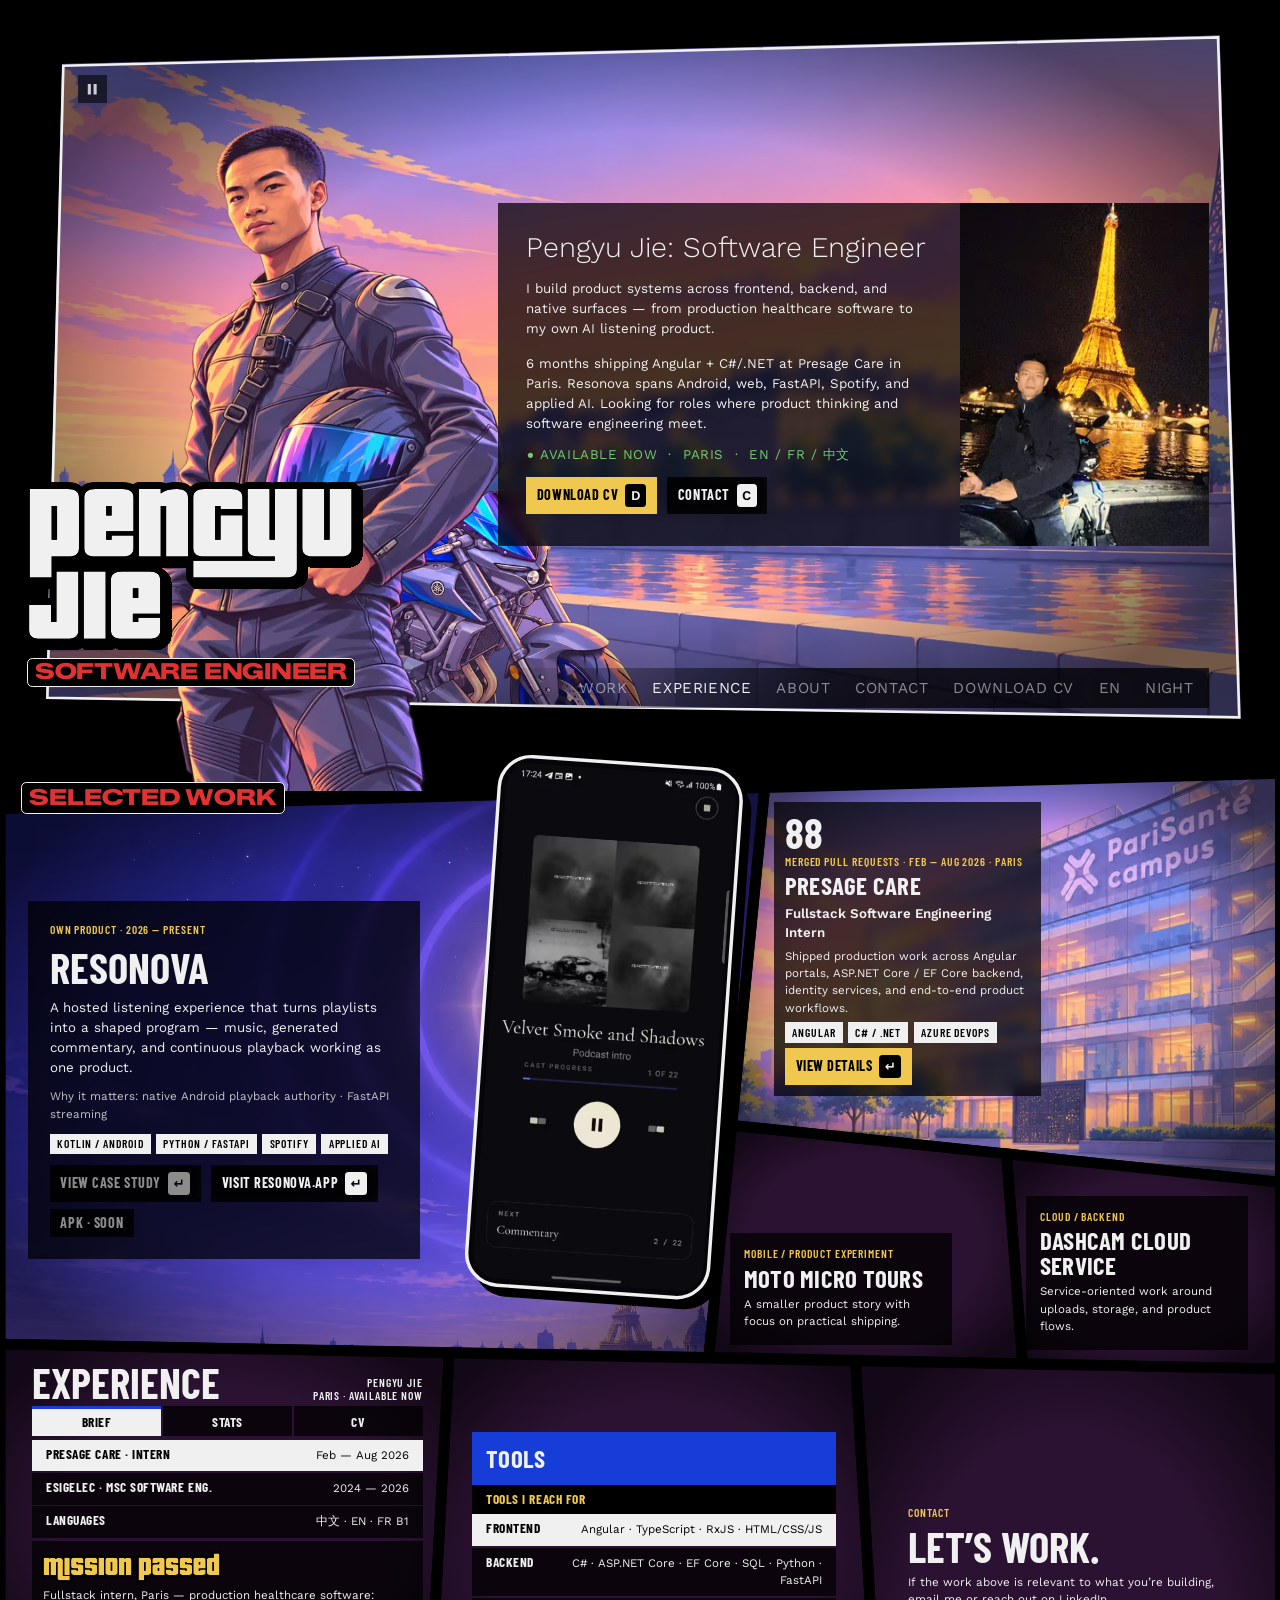
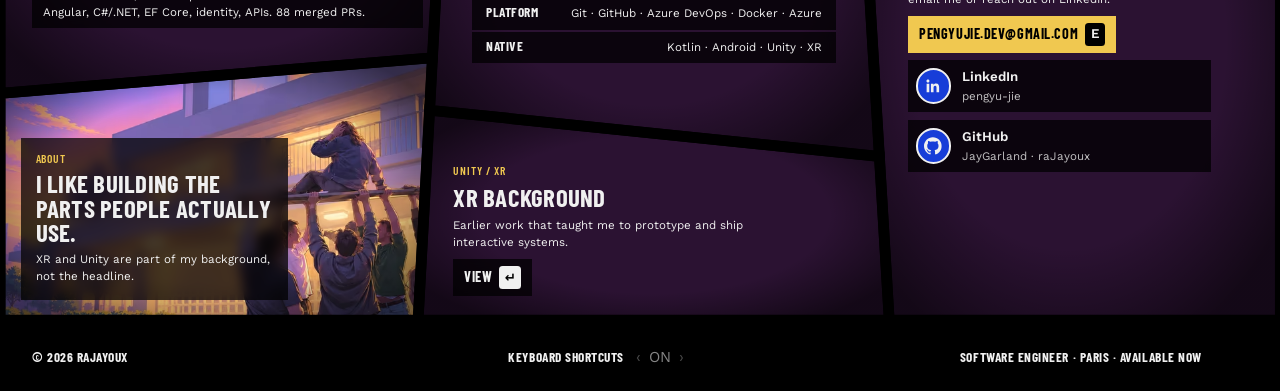
==== commit 17189ccc: "feat(redesign): phase 7 — QA: axe 0 violations (desktop, mobile, both dialogs, ZH), keyboard focus o" ====
--- a/index.html
+++ b/index.html
@@ -30,16 +30,22 @@
   </script>
   <link rel="preconnect" href="https://fonts.googleapis.com">
   <link rel="preconnect" href="https://fonts.gstatic.com" crossorigin>
-  <link href="https://fonts.googleapis.com/css2?family=Barlow+Condensed:wght@600;700&family=Noto+Sans+SC:wght@400;600&family=Work+Sans:wght@300;400;600&family=Zalando+Sans+Expanded:wght@900&display=swap" rel="stylesheet">
+  <link rel="preload" as="style" href="https://fonts.googleapis.com/css2?family=Barlow+Condensed:wght@600;700&family=Work+Sans:wght@300;400;600&family=Zalando+Sans+Expanded:wght@900&display=swap" onload="this.onload=null;this.rel='stylesheet'">
+  <noscript><link rel="stylesheet" href="https://fonts.googleapis.com/css2?family=Barlow+Condensed:wght@600;700&family=Work+Sans:wght@300;400;600&family=Zalando+Sans+Expanded:wght@900&display=swap"></noscript>
   <link rel="stylesheet" href="assets/css/gta/tokens.css">
   <link rel="stylesheet" href="assets/css/gta/components.css">
   <link rel="stylesheet" href="assets/css/gta/site.css">
-  <script async src="https://www.googletagmanager.com/gtag/js?id=G-TCTK49658F"></script>
   <script>
     window.dataLayer = window.dataLayer || [];
     function gtag(){dataLayer.push(arguments);}
     gtag('js', new Date());
     gtag('config', 'G-TCTK49658F');
+    /* Analytics loads after the page so it doesn't compete with the hero art; queued calls still send. */
+    addEventListener('load', function () {
+      var s = document.createElement('script');
+      s.async = true; s.src = 'https://www.googletagmanager.com/gtag/js?id=G-TCTK49658F';
+      document.head.appendChild(s);
+    });
   </script>
 </head>
 <body>
@@ -55,6 +61,7 @@
   </div>
 
   <div class="stage">
+    <script>(function(s,w){if(w>=1024)s.style.zoom=Math.min(1,w/1440);})(document.currentScript.parentElement,document.documentElement.clientWidth);</script>
 
     <!-- ============ HERO ============ -->
     <header class="hero" id="top">
@@ -62,14 +69,16 @@
       <div class="hero-card">
         <div class="hero-layer hero-sky">
           <picture>
-            <source srcset="assets/img/gta/hero-L0-sky.avif" type="image/avif">
-            <img src="assets/img/gta/hero-L0-sky.webp" alt="" width="1536" height="1024" fetchpriority="high">
+            <source media="(max-width: 480px)" srcset="assets/img/gta/hero-L0-sky-m.avif" type="image/avif">
+            <source media="(max-width: 480px)" srcset="assets/img/gta/hero-L0-sky-m.webp" type="image/webp">
+            <source srcset="assets/img/gta/hero-L0-sky-800.avif 800w, assets/img/gta/hero-L0-sky.avif 1536w" sizes="(min-width: 1024px) 100vw, 816px" type="image/avif">
+            <img src="assets/img/gta/hero-L0-sky.webp" srcset="assets/img/gta/hero-L0-sky-800.webp 800w, assets/img/gta/hero-L0-sky.webp 1536w" sizes="(min-width: 1024px) 100vw, 816px" alt="" width="1536" height="1024" fetchpriority="high">
           </picture>
         </div>
         <div class="hero-layer hero-bike">
           <picture>
-            <source srcset="assets/img/gta/hero-L3-bike.avif" type="image/avif">
-            <img src="assets/img/gta/hero-L3-bike.webp" alt="" width="1536" height="1024">
+            <source srcset="assets/img/gta/hero-L3-bike-800.avif 800w, assets/img/gta/hero-L3-bike.avif 1536w" sizes="42vw" type="image/avif">
+            <img src="assets/img/gta/hero-L3-bike.webp" srcset="assets/img/gta/hero-L3-bike-800.webp 800w, assets/img/gta/hero-L3-bike.webp 1536w" sizes="42vw" alt="" width="1536" height="1024" loading="lazy">
           </picture>
         </div>
         <div class="hero-dip"></div>
@@ -87,8 +96,8 @@
       <div class="hero-breakout">
         <div class="hero-layer hero-subject">
           <picture>
-            <source srcset="assets/img/gta/hero-L2-subject.avif" type="image/avif">
-            <img src="assets/img/gta/hero-L2-subject.webp" alt="" width="1024" height="1536" fetchpriority="high">
+            <source srcset="assets/img/gta/hero-L2-subject-520.avif 520w, assets/img/gta/hero-L2-subject.avif 1024w" sizes="(min-width: 1024px) 36vw, 400px" type="image/avif">
+            <img src="assets/img/gta/hero-L2-subject.webp" srcset="assets/img/gta/hero-L2-subject-520.webp 520w, assets/img/gta/hero-L2-subject.webp 1024w" sizes="(min-width: 1024px) 36vw, 400px" alt="" width="1024" height="1536" fetchpriority="high">
           </picture>
         </div>
       </div>
@@ -109,8 +118,8 @@
           </div>
         </div>
         <picture class="story-inset">
-          <source srcset="assets/img/gta/story-inset.avif" type="image/avif">
-          <img src="assets/img/gta/story-inset.webp" alt="Pengyu Jie with his motorcycle at the Eiffel Tower at night" data-i18n-alt="insetAlt" width="560" height="772">
+          <source srcset="assets/img/gta/story-inset-280.avif 280w, assets/img/gta/story-inset.avif 560w" sizes="280px" type="image/avif">
+          <img src="assets/img/gta/story-inset.webp" srcset="assets/img/gta/story-inset-280.webp 280w, assets/img/gta/story-inset.webp 560w" sizes="280px" alt="Pengyu Jie with his motorcycle at the Eiffel Tower at night" data-i18n-alt="insetAlt" width="560" height="772" loading="lazy">
         </picture>
       </section>
 
@@ -121,8 +130,8 @@
         <a class="menu-bar-item" href="#about" data-i18n="navAbout">About</a>
         <a class="menu-bar-item" href="#contact" data-i18n="navContact">Contact</a>
         <a class="menu-bar-item" href="assets/docs/resume-fullstack/Fullstack_JiePengyu_CV_EN_BASELINE.pdf" data-cv download data-i18n="navCv">Download CV</a>
-        <button class="menu-bar-item selector" type="button" data-lang-toggle aria-label="Language: English"><span data-i18n="langValue">EN</span></button>
-        <button class="menu-bar-item selector" type="button" data-theme-toggle aria-label="Theme: night"><span data-theme-value>Night</span></button>
+        <button class="menu-bar-item selector" type="button" data-lang-toggle><span class="visually-hidden" data-i18n="langPrefix">Language: </span><span data-i18n="langValue">EN</span></button>
+        <button class="menu-bar-item selector" type="button" data-theme-toggle><span class="visually-hidden" data-i18n="themePrefix">Theme: </span><span data-theme-value>Night</span></button>
       </nav>
 
       <!-- Mobile poster corners (137:363 / 154:367) -->
@@ -137,15 +146,15 @@
     </header>
 
     <main id="main">
-      <p class="plate work-plate"><span data-i18n="plateWork">Selected work</span></p>
+      <h2 class="plate work-plate"><span data-i18n="plateWork">Selected work</span></h2>
 
       <!-- Resonova (107:28) + the real app as the tile's subject (245:962), breaking out above it -->
       <div class="work-feature">
         <article class="tile tile--resonova cut-a" id="work" aria-labelledby="t-resonova">
           <div class="tile-bg"></div>
           <picture class="tile-art art--resonova">
-            <source srcset="assets/img/gta/resonova-L0-bg.avif" type="image/avif">
-            <img src="assets/img/gta/resonova-L0-bg.webp" alt="" width="1536" height="1024" loading="lazy">
+            <source srcset="assets/img/gta/resonova-L0-bg-800.avif 800w, assets/img/gta/resonova-L0-bg.avif 1536w" sizes="(min-width: 1024px) 77vw, 1050px" type="image/avif">
+            <img src="assets/img/gta/resonova-L0-bg.webp" srcset="assets/img/gta/resonova-L0-bg-800.webp 800w, assets/img/gta/resonova-L0-bg.webp 1536w" sizes="(min-width: 1024px) 77vw, 1050px" alt="" width="1536" height="1024" loading="lazy">
           </picture>
           <div class="vignette"></div>
           <div class="info-panel info-panel--featured scrim tile-panel">
@@ -173,8 +182,8 @@
       <article class="tile tile--presage cut-b" id="presage" aria-labelledby="t-presage">
         <div class="tile-bg"></div>
         <picture class="tile-art art--presage">
-          <source srcset="assets/img/gta/presage-L0-bg.avif" type="image/avif">
-          <img src="assets/img/gta/presage-L0-bg.webp" alt="" width="1536" height="1024" loading="lazy">
+          <source srcset="assets/img/gta/presage-L0-bg-800.avif 800w, assets/img/gta/presage-L0-bg.avif 1536w" sizes="(min-width: 1024px) 59vw, 888px" type="image/avif">
+          <img src="assets/img/gta/presage-L0-bg.webp" srcset="assets/img/gta/presage-L0-bg-800.webp 800w, assets/img/gta/presage-L0-bg.webp 1536w" sizes="(min-width: 1024px) 59vw, 888px" alt="" width="1536" height="1024" loading="lazy">
         </picture>
         <div class="vignette"></div>
         <div class="info-panel info-panel--standard scrim tile-panel">
@@ -266,8 +275,8 @@
       <article class="tile tile--about cut-b" id="about" aria-labelledby="t-about">
         <div class="tile-bg"></div>
         <picture class="tile-art art--about">
-          <source srcset="assets/img/gta/about-L0-bg.avif" type="image/avif">
-          <img src="assets/img/gta/about-L0-bg.webp" alt="" width="1536" height="1024" loading="lazy">
+          <source srcset="assets/img/gta/about-L0-bg-800.avif 800w, assets/img/gta/about-L0-bg.avif 1536w" sizes="(min-width: 1024px) 42vw, 528px" type="image/avif">
+          <img src="assets/img/gta/about-L0-bg.webp" srcset="assets/img/gta/about-L0-bg-800.webp 800w, assets/img/gta/about-L0-bg.webp 1536w" sizes="(min-width: 1024px) 42vw, 528px" alt="" width="1536" height="1024" loading="lazy">
         </picture>
         <div class="vignette"></div>
         <div class="help-text scrim tile-panel">
@@ -319,7 +328,7 @@
       <span class="t-menu" data-i18n="footer">© 2026 raJayoux</span>
       <div class="shortcuts-toggle scrim">
         <span class="t-menu" id="shortcuts-label" data-i18n="shortcutsLabel">Keyboard shortcuts</span>
-        <button class="menu-bar-item selector" type="button" data-shortcuts-toggle aria-labelledby="shortcuts-label" aria-pressed="true"><span class="chev" aria-hidden="true">‹</span><span data-shortcuts-value>On</span><span class="chev" aria-hidden="true">›</span></button>
+        <button class="menu-bar-item selector" type="button" data-shortcuts-toggle aria-labelledby="shortcuts-label shortcuts-value" aria-pressed="true"><span class="chev" aria-hidden="true">‹</span><span id="shortcuts-value" data-shortcuts-value>On</span><span class="chev" aria-hidden="true">›</span></button>
       </div>
       <span class="t-menu" data-i18n="footerRight">Software Engineer · Paris · Available now</span>
     </footer>
--- a/assets/css/gta/tokens.css
+++ b/assets/css/gta/tokens.css
@@ -4,7 +4,7 @@
  * Single source for the redesign: change the Figma variable, then this file. Exported 2026-10-01.
  */
 
-/* Fonts (Barlow Condensed 600/700, Noto Sans SC 400/600, Work Sans 300/400/600, Zalando Sans Expanded 900)
+/* Fonts (Barlow Condensed 600/700, Work Sans 300/400/600, Zalando Sans Expanded 900; Noto Sans SC 400/600 on demand for 中文)
  * are loaded by a <link> in index.html, not @import, so they don't block CSS parsing. */
 
 :root {
--- a/assets/css/gta/components.css
+++ b/assets/css/gta/components.css
@@ -7,7 +7,7 @@
 
 /* Components own their spacing (gap/padding), never UA margins. */
 :where(.info-panel, .help-text, .menu-rows, .notification, .plate) :where(p, h2, h3, ul, li) { margin: 0; }
-:where(p.plate) { margin: 0; }
+:where(p.plate, h2.plate) { margin: 0; }
 
 .scrim {
   background: var(--c-scrim);
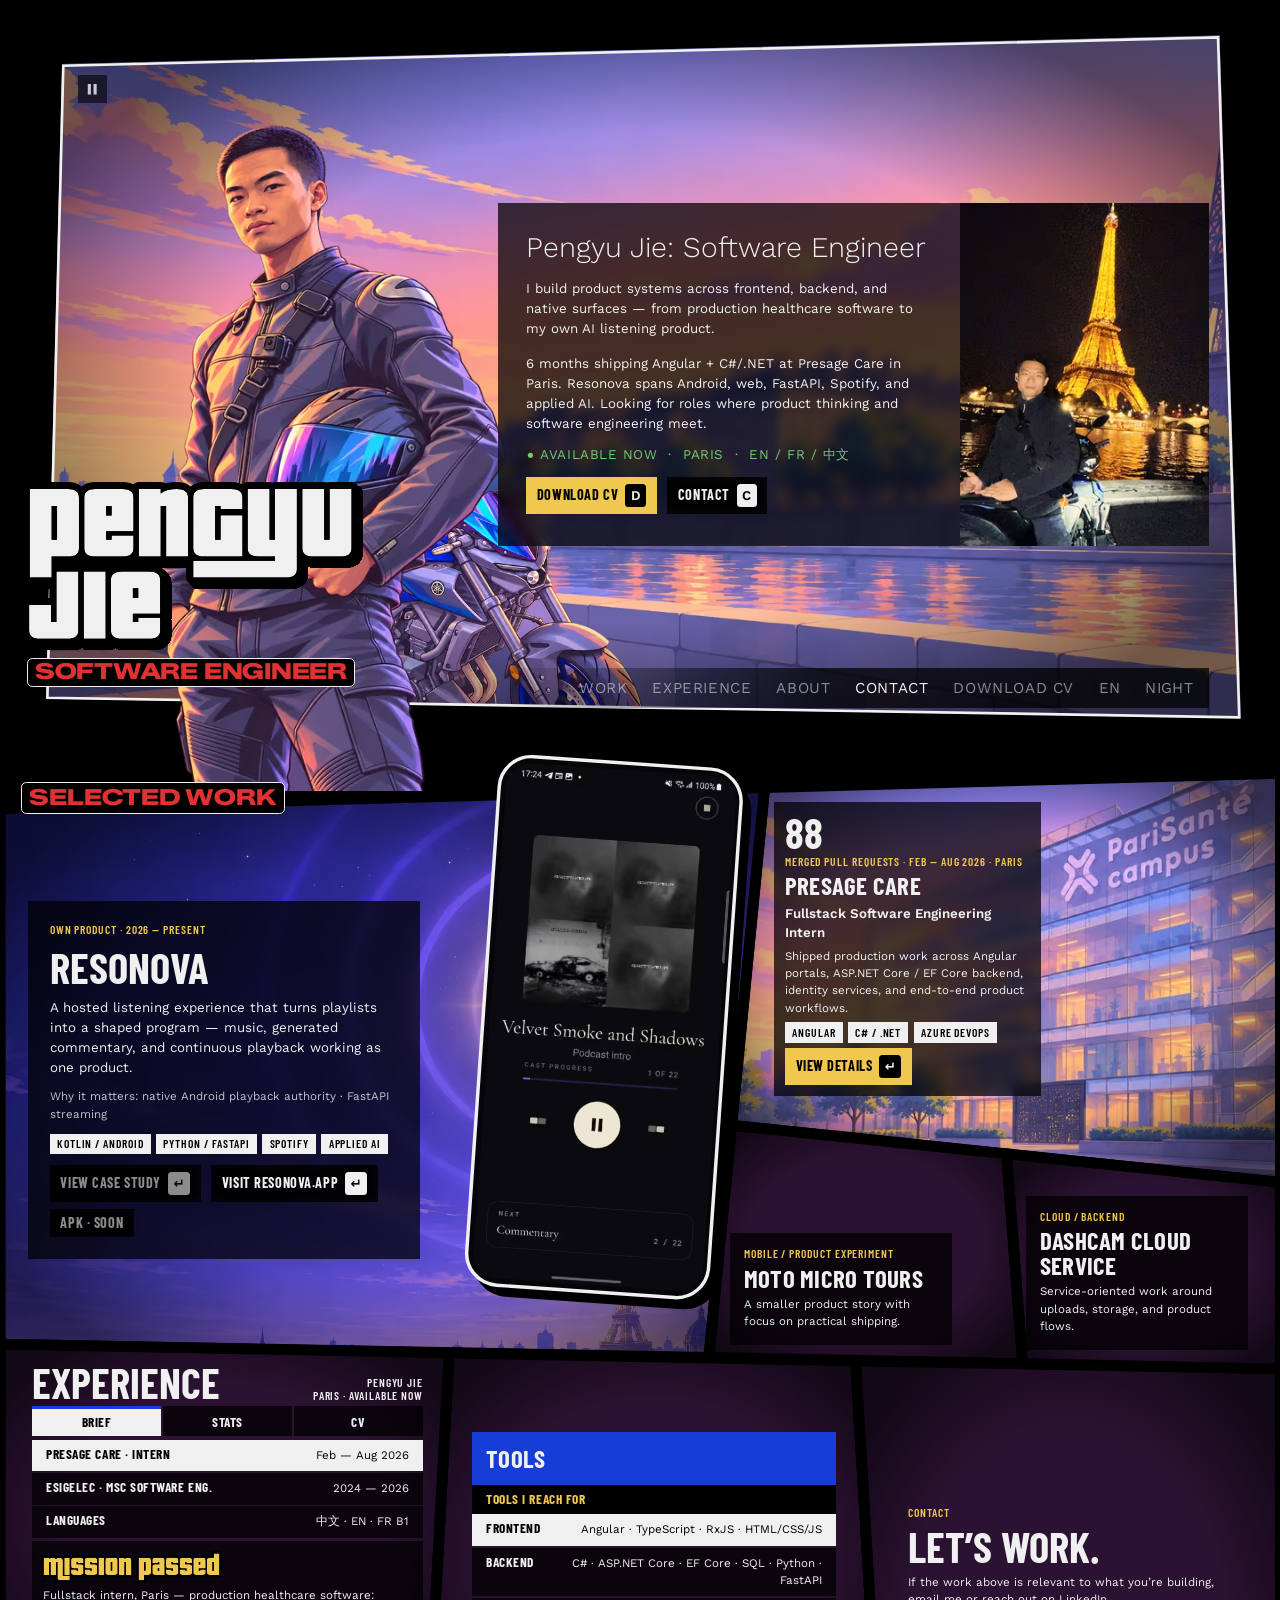
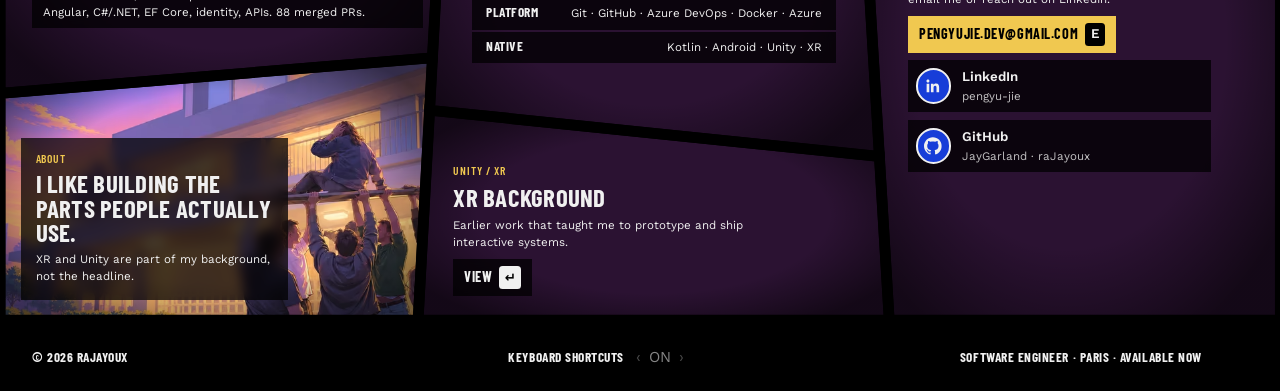
==== commit 97622e96: "feat(redesign): hero loading cycle Scene B 'blue-hour ride' — 14 s A→B cycle (Figma 165:955→991→1027" ====
--- a/index.html
+++ b/index.html
@@ -81,6 +81,15 @@
             <img src="assets/img/gta/hero-L3-bike.webp" srcset="assets/img/gta/hero-L3-bike-800.webp 800w, assets/img/gta/hero-L3-bike.webp 1536w" sizes="42vw" alt="" width="1536" height="1024" loading="lazy">
           </picture>
         </div>
+        <!-- Scene B "blue-hour ride" (165:955 → 165:991 → 165:1027): loaded after the page, then joins the cycle -->
+        <div class="hero-scene-b" aria-hidden="true">
+          <div class="hero-layer hero-sky-b">
+            <picture>
+              <source data-srcset="assets/img/gta/heroB-L0-bg-800.avif 800w, assets/img/gta/heroB-L0-bg.avif 1536w" sizes="100vw" type="image/avif">
+              <img data-src="assets/img/gta/heroB-L0-bg.webp" data-srcset="assets/img/gta/heroB-L0-bg-800.webp 800w, assets/img/gta/heroB-L0-bg.webp 1536w" sizes="100vw" alt="" width="1536" height="1024">
+            </picture>
+          </div>
+        </div>
         <div class="hero-dip"></div>
         <div class="vignette"></div>
       </div>
@@ -98,6 +107,15 @@
           <picture>
             <source srcset="assets/img/gta/hero-L2-subject-520.avif 520w, assets/img/gta/hero-L2-subject.avif 1024w" sizes="(min-width: 1024px) 36vw, 400px" type="image/avif">
             <img src="assets/img/gta/hero-L2-subject.webp" srcset="assets/img/gta/hero-L2-subject-520.webp 520w, assets/img/gta/hero-L2-subject.webp 1024w" sizes="(min-width: 1024px) 36vw, 400px" alt="" width="1024" height="1536" fetchpriority="high">
+          </picture>
+        </div>
+      </div>
+
+      <div class="hero-breakout-b" aria-hidden="true">
+        <div class="hero-layer hero-subject-b">
+          <picture>
+            <source data-srcset="assets/img/gta/heroB-L2-subject-800.avif 800w, assets/img/gta/heroB-L2-subject.avif 969w" sizes="47vw" type="image/avif">
+            <img data-src="assets/img/gta/heroB-L2-subject.webp" data-srcset="assets/img/gta/heroB-L2-subject-800.webp 800w, assets/img/gta/heroB-L2-subject.webp 969w" sizes="47vw" alt="" width="969" height="976">
           </picture>
         </div>
       </div>
--- a/assets/css/gta/site.css
+++ b/assets/css/gta/site.css
@@ -71,6 +71,55 @@
   0%, 85.714% { opacity: 0; }
   92.857% { opacity: 1; }
   100% { opacity: 0; }
+}
+/* ---------- two-scene cycle A → B (14 s): A 0–7 s, B 7–14 s; scenes swap under full black ----------
+   6 s = 42.857 %, 6.5 s = 46.429 %, 7 s = 50 %, 13 s = 92.857 %, 13.5 s = 96.429 % */
+@keyframes cycle2-sky {
+  0% { transform: none; }
+  42.857%, 46.429% { transform: translateX(-60px); }
+  46.43%, 100% { transform: none; }
+}
+@keyframes cycle2-bike {
+  0% { transform: none; }
+  42.857%, 46.429% { transform: translateX(-72px); }
+  46.43%, 100% { transform: none; }
+}
+@keyframes cycle2-breakout {
+  0% { transform: none; }
+  42.857%, 46.429% { transform: translate(-84px, -16px); }
+  46.43%, 100% { transform: none; }
+}
+@keyframes cycle2-subject {
+  0% { transform: none; opacity: 1; }
+  42.857% { transform: translate(-28px, -16px) scale(1.0442, 1.0449); opacity: 1; }
+  46.429% { transform: translate(-28px, -16px) scale(1.0442, 1.0449); opacity: 0; }
+  46.43%, 96.429% { transform: none; opacity: 0; }
+  100% { transform: none; opacity: 1; }
+}
+@keyframes cycle2-dip {
+  0%, 42.857% { opacity: 0; }
+  46.429% { opacity: 1; }
+  50%, 92.857% { opacity: 0; }
+  96.429% { opacity: 1; }
+  100% { opacity: 0; }
+}
+/* Scene B (165:955 Start → 165:991 End): ~5 % push-in on the background, subject grows from its bottom-left */
+@keyframes cycle2-scene-b {
+  0%, 46.428% { opacity: 0; }
+  46.43%, 96.428% { opacity: 1; }
+  96.43%, 100% { opacity: 0; }
+}
+@keyframes cycle2-sky-b {
+  0%, 50% { transform: none; }
+  92.857%, 96.429% { transform: translate(-38px, -21px) scale(1.05263); }
+  96.43%, 100% { transform: none; }
+}
+@keyframes cycle2-subject-b {
+  0%, 46.43% { transform: none; opacity: 0; }
+  50% { transform: none; opacity: 1; }
+  92.857% { transform: translate(-6px, -24px) scale(1.0504, 1.05); opacity: 1; }
+  96.429% { transform: translate(-6px, -24px) scale(1.0504, 1.05); opacity: 0; }
+  96.43%, 100% { transform: none; opacity: 0; }
 }
 @keyframes enter-card    { from { opacity: 0; translate: 0 20px; } to { opacity: 1; translate: 0 0; } }
 @keyframes enter-subject { from { opacity: 0; translate: 0 24px; } to { opacity: 1; translate: 0 0; } }
@@ -166,6 +215,30 @@
     .hero:not(.is-entered) .hero-logo { animation: enter-logo var(--motion-settle) ease-out both; }
   }
   .hero-logo { transform-origin: 0 0; }
+  /* ---------- Scene B layers (static = hidden; shown only by the A → B cycle) ---------- */
+  .hero-scene-b { position: absolute; inset: 0; opacity: 0; pointer-events: none; }
+  .hero-sky-b { left: -40px; top: -23px; width: 1425px; height: 814px; transform-origin: 0 0; }
+  .hero-breakout-b {
+    position: absolute; left: 0; top: 0; width: 760px; height: 980px; pointer-events: none;
+    clip-path: polygon(50px 55px, 740px 45px, 740px 980px, 30px 980px, 40px 808px);
+  }
+  .hero-subject-b { left: -120px; top: 200px; width: 675px; height: 680px; opacity: 0; transform-origin: 0 0; }
+  @media (prefers-reduced-motion: no-preference) {
+    .hero.cycle-ab :is(.hero-sky, .hero-bike, .hero-breakout, .hero-subject, .hero-dip, .hero-scene-b, .hero-sky-b, .hero-subject-b) {
+      animation-duration: calc(2 * (var(--motion-scene) + 2 * var(--motion-dip)));
+      animation-iteration-count: infinite;
+      animation-timing-function: linear;
+    }
+    .hero.cycle-ab .hero-sky       { animation-name: cycle2-sky; }
+    .hero.cycle-ab .hero-bike      { animation-name: cycle2-bike; }
+    .hero.cycle-ab .hero-breakout  { animation-name: cycle2-breakout; }
+    .hero.cycle-ab .hero-subject   { animation-name: cycle2-subject; }
+    .hero.cycle-ab .hero-dip       { animation-name: cycle2-dip; }
+    .hero.cycle-ab .hero-scene-b   { animation-name: cycle2-scene-b; }
+    .hero.cycle-ab .hero-sky-b     { animation-name: cycle2-sky-b; }
+    .hero.cycle-ab .hero-subject-b { animation-name: cycle2-subject-b; }
+    .hero.is-paused :is(.hero-scene-b, .hero-sky-b, .hero-subject-b) { animation-play-state: paused; }
+  }
   .hero.no-cycle .cycle-toggle { display: none; }
   @media (prefers-reduced-motion: reduce) { .cycle-toggle { display: none; } }
 
@@ -356,7 +429,7 @@
   .m-logo:focus-visible, .m-phone:focus-visible { outline: none; box-shadow: var(--focus-ring); }
 
   /* desktop-only pieces */
-  .hero-edge, .hero-bike, .hero-dip, .cycle-toggle, .hero-nav, .gutters,
+  .hero-edge, .hero-bike, .hero-dip, .cycle-toggle, .hero-nav, .gutters, .hero-scene-b, .hero-breakout-b,
   .story-inset, .shortcuts-toggle, .pm-meta, .tile--resonova .ip-detail { display: none; }
 
   /* shared tile geometry */
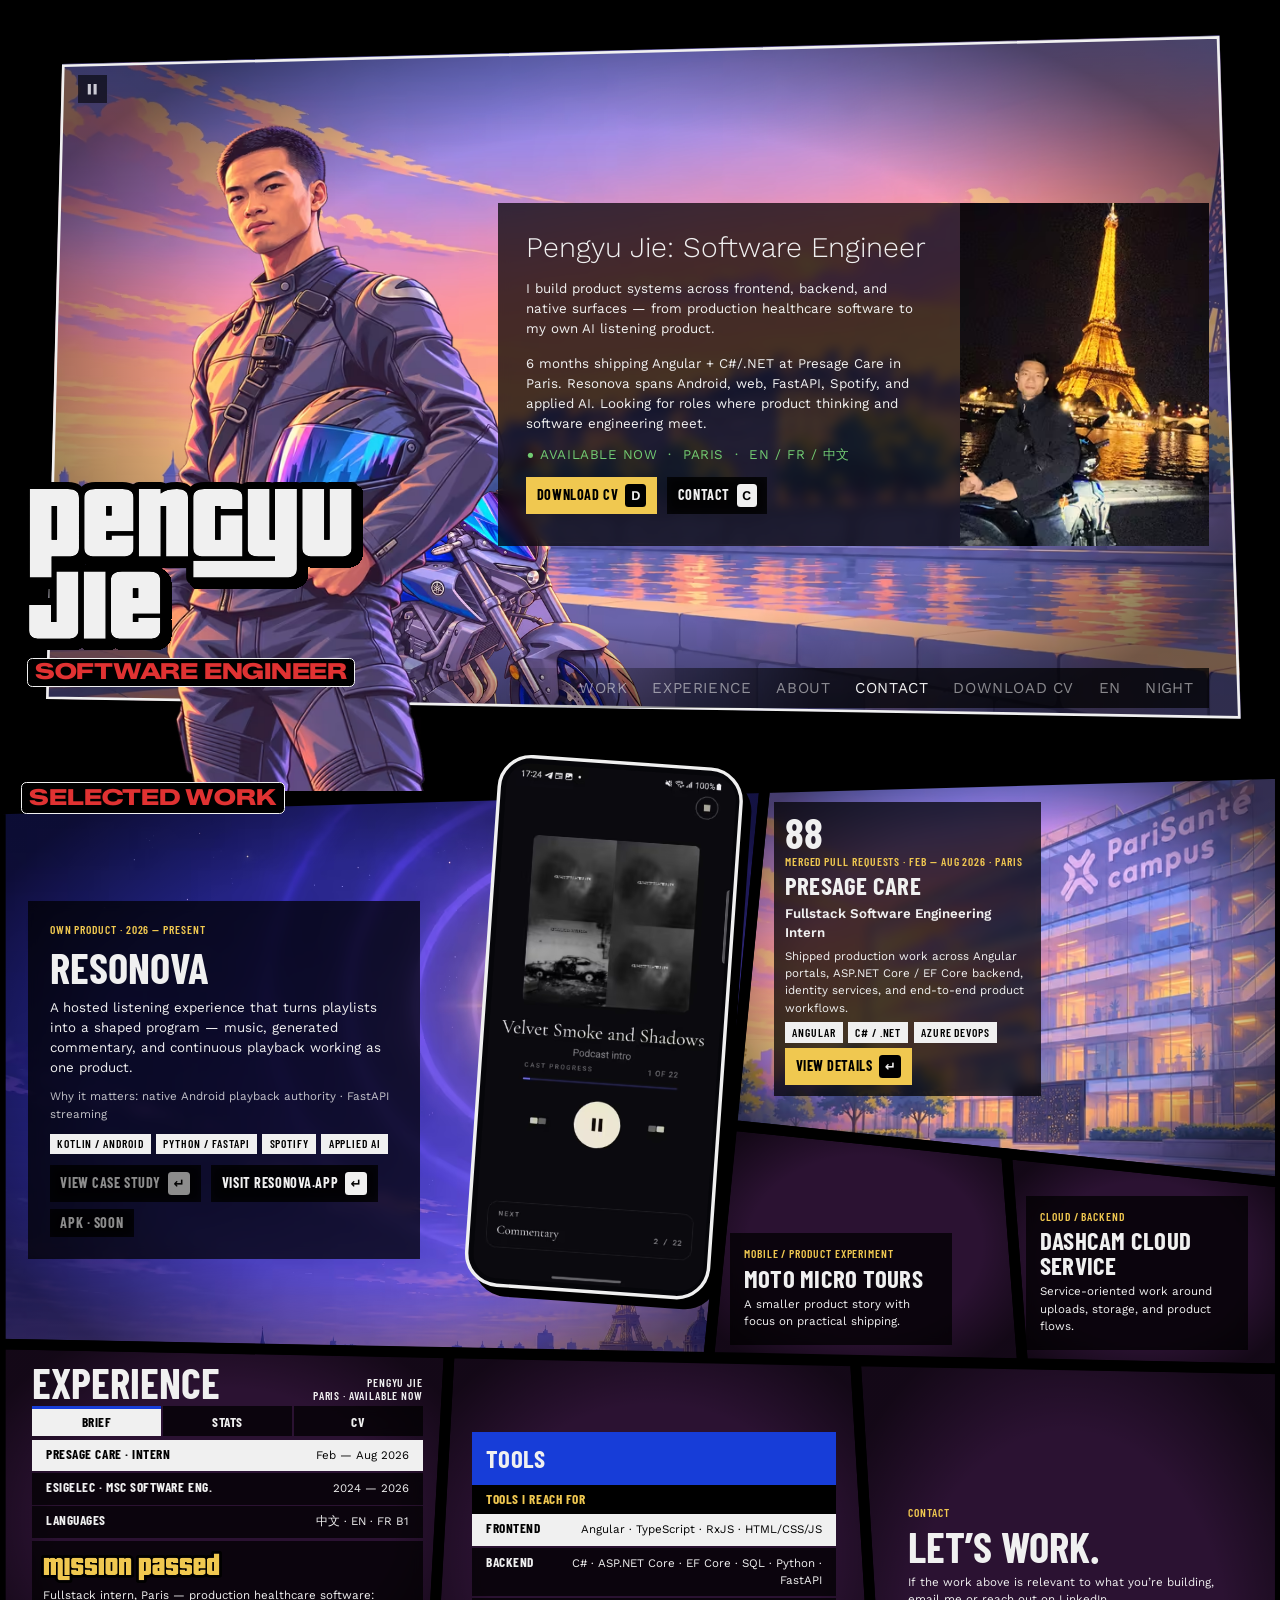
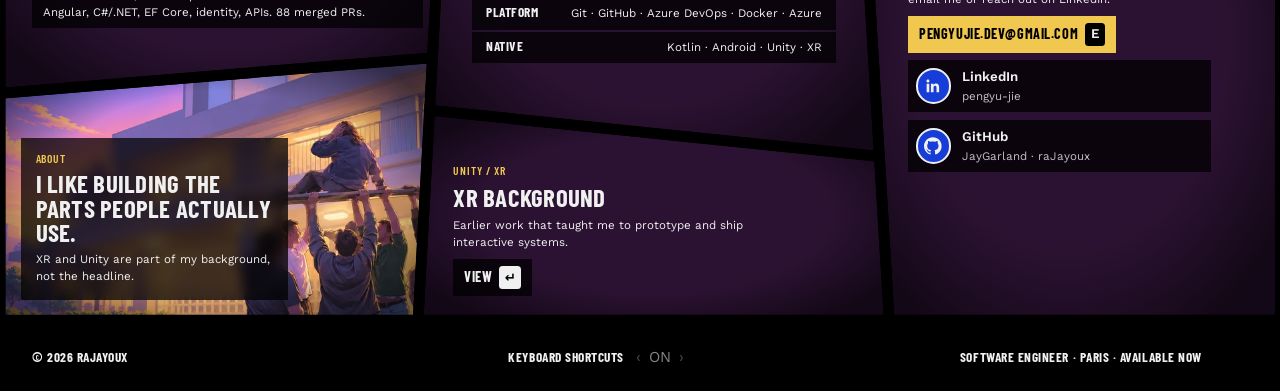
==== commit da223eb3: "feat(redesign): mobile hero motion — same 7 s / 14 s A→B cycle on the phone poster (push-ins sized f" ====
--- a/index.html
+++ b/index.html
@@ -85,8 +85,8 @@
         <div class="hero-scene-b" aria-hidden="true">
           <div class="hero-layer hero-sky-b">
             <picture>
-              <source data-srcset="assets/img/gta/heroB-L0-bg-800.avif 800w, assets/img/gta/heroB-L0-bg.avif 1536w" sizes="100vw" type="image/avif">
-              <img data-src="assets/img/gta/heroB-L0-bg.webp" data-srcset="assets/img/gta/heroB-L0-bg-800.webp 800w, assets/img/gta/heroB-L0-bg.webp 1536w" sizes="100vw" alt="" width="1536" height="1024">
+              <source data-srcset="assets/img/gta/heroB-L0-bg-800.avif 800w, assets/img/gta/heroB-L0-bg.avif 1536w" sizes="(min-width: 1024px) 100vw, 816px" type="image/avif">
+              <img data-src="assets/img/gta/heroB-L0-bg.webp" data-srcset="assets/img/gta/heroB-L0-bg-800.webp 800w, assets/img/gta/heroB-L0-bg.webp 1536w" sizes="(min-width: 1024px) 100vw, 816px" alt="" width="1536" height="1024">
             </picture>
           </div>
         </div>
@@ -114,8 +114,8 @@
       <div class="hero-breakout-b" aria-hidden="true">
         <div class="hero-layer hero-subject-b">
           <picture>
-            <source data-srcset="assets/img/gta/heroB-L2-subject-800.avif 800w, assets/img/gta/heroB-L2-subject.avif 969w" sizes="47vw" type="image/avif">
-            <img data-src="assets/img/gta/heroB-L2-subject.webp" data-srcset="assets/img/gta/heroB-L2-subject-800.webp 800w, assets/img/gta/heroB-L2-subject.webp 969w" sizes="47vw" alt="" width="969" height="976">
+            <source data-srcset="assets/img/gta/heroB-L2-subject-800.avif 800w, assets/img/gta/heroB-L2-subject.avif 969w" sizes="(min-width: 1024px) 47vw, 104vw" type="image/avif">
+            <img data-src="assets/img/gta/heroB-L2-subject.webp" data-srcset="assets/img/gta/heroB-L2-subject-800.webp 800w, assets/img/gta/heroB-L2-subject.webp 969w" sizes="(min-width: 1024px) 47vw, 104vw" alt="" width="969" height="976">
           </picture>
         </div>
       </div>
--- a/assets/css/gta/site.css
+++ b/assets/css/gta/site.css
@@ -34,8 +34,9 @@
 }
 .skip-link:focus { top: 16px; box-shadow: var(--focus-ring); outline: none; }
 
-/* Decorative overhangs (gutter overlay, tilted phone) never widen the page. */
-.stage { overflow-x: clip; }
+/* Overhangs (Scene B's bike, tilted phone) may run into the page margin on wide screens but never
+   widen the page: clip at the window edge, not at the 1440 layout edge. */
+html, body { overflow-x: clip; }
 
 /* ---------- shared surfaces ---------- */
 /* GTA vignette: transparent to 62 % of the radius, ink 55 % at the edge (Figma: a box 1.2x the tile). */
@@ -119,6 +120,43 @@
   50% { transform: none; opacity: 1; }
   92.857% { transform: translate(-6px, -24px) scale(1.0504, 1.05); opacity: 1; }
   96.429% { transform: translate(-6px, -24px) scale(1.0504, 1.05); opacity: 0; }
+  96.43%, 100% { transform: none; opacity: 0; }
+}
+/* ---------- mobile poster motion (< 1024 px): same 7 s rhythm, push-ins sized for a phone ---------- */
+@keyframes m-sky {
+  0% { transform: none; }
+  85.714%, 92.857% { transform: scale(1.05); }
+  92.858%, 100% { transform: none; }
+}
+@keyframes m-subject {
+  0% { transform: none; opacity: 1; }
+  85.714% { transform: translate(-6px, -10px) scale(1.035); opacity: 1; }
+  92.857% { transform: translate(-6px, -10px) scale(1.035); opacity: 0; }
+  92.858% { transform: none; opacity: 0; }
+  100% { transform: none; opacity: 1; }
+}
+@keyframes m2-sky {
+  0% { transform: none; }
+  42.857%, 46.429% { transform: scale(1.05); }
+  46.43%, 100% { transform: none; }
+}
+@keyframes m2-subject {
+  0% { transform: none; opacity: 1; }
+  42.857% { transform: translate(-6px, -10px) scale(1.035); opacity: 1; }
+  46.429% { transform: translate(-6px, -10px) scale(1.035); opacity: 0; }
+  46.43%, 96.429% { transform: none; opacity: 0; }
+  100% { transform: none; opacity: 1; }
+}
+@keyframes m2-sky-b {
+  0%, 50% { transform: none; }
+  92.857%, 96.429% { transform: scale(1.05); }
+  96.43%, 100% { transform: none; }
+}
+@keyframes m2-subject-b {
+  0%, 46.43% { transform: none; opacity: 0; }
+  50% { transform: none; opacity: 1; }
+  92.857% { transform: translate(4px, -8px) scale(1.04); opacity: 1; }
+  96.429% { transform: translate(4px, -8px) scale(1.04); opacity: 0; }
   96.43%, 100% { transform: none; opacity: 0; }
 }
 @keyframes enter-card    { from { opacity: 0; translate: 0 20px; } to { opacity: 1; translate: 0 0; } }
@@ -220,7 +258,7 @@
   .hero-sky-b { left: -40px; top: -23px; width: 1425px; height: 814px; transform-origin: 0 0; }
   .hero-breakout-b {
     position: absolute; left: 0; top: 0; width: 760px; height: 980px; pointer-events: none;
-    clip-path: polygon(50px 55px, 740px 45px, 740px 980px, 30px 980px, 40px 808px);
+    clip-path: polygon(-600px 60px, 740px 45px, 740px 980px, -600px 980px);   /* open to the left: the bike may run into the page margin */
   }
   .hero-subject-b { left: -120px; top: 200px; width: 675px; height: 680px; opacity: 0; transform-origin: 0 0; }
   @media (prefers-reduced-motion: no-preference) {
@@ -331,6 +369,7 @@
   /* Gutters (111:8): one overlay strokes every cut line — 12 px ink + 6 px theme centre line. */
   .gutters {
     position: absolute; left: -6px; top: 0; width: 1452px; height: 2240px; z-index: 2;
+    clip-path: inset(0 6px);                     /* gutters stop at the layout edge */
     fill: none; pointer-events: none; overflow: visible;
   }
   .gutters-ink { stroke: var(--c-ink); stroke-width: 12; }
@@ -429,7 +468,7 @@
   .m-logo:focus-visible, .m-phone:focus-visible { outline: none; box-shadow: var(--focus-ring); }
 
   /* desktop-only pieces */
-  .hero-edge, .hero-bike, .hero-dip, .cycle-toggle, .hero-nav, .gutters, .hero-scene-b, .hero-breakout-b,
+  .hero-edge, .hero-bike, .hero-nav, .gutters,
   .story-inset, .shortcuts-toggle, .pm-meta, .tile--resonova .ip-detail { display: none; }
 
   /* shared tile geometry */
@@ -525,6 +564,53 @@
   }
   .site-footer .t-menu { font: 600 13px/1.15 var(--font-ui); letter-spacing: 0.08em; }
   .tile--xr .actions { display: none; }     /* Figma 137:531: help text only on mobile */
+  /* ---------- poster motion (Scene A → B), mirrors the desktop cycle ---------- */
+  .hero-dip { position: absolute; inset: 0; background: var(--c-ink); opacity: 0; pointer-events: none; }
+  .hero-scene-b { position: absolute; inset: 0; opacity: 0; pointer-events: none; }
+  .hero-sky-b { inset: 0; }
+  .hero-sky-b picture, .hero-sky-b img { width: 100%; height: 100%; }
+  .hero-sky-b img { object-fit: cover; object-position: 22% 50%; }
+  .hero-breakout-b {
+    position: absolute; left: 0; right: 0; top: 0; height: 544px; overflow: hidden; pointer-events: none;
+    clip-path: polygon(6px 6px, calc(100% - 6px) 6px, calc(100% - 6px) calc(100% - 32px), 6px calc(100% - 6px));
+  }
+  .hero-subject-b {
+    left: calc(50% - min(52%, 210px)); width: min(104%, 420px); height: auto; aspect-ratio: 969 / 976;
+    top: auto; bottom: 4px; opacity: 0; transform-origin: 0 100%;
+  }
+  .hero-subject-b picture, .hero-subject-b img { width: 100%; height: 100%; }
+  .hero-sky, .hero-sky-b { transform-origin: 70% 50%; }
+  .hero-subject { transform-origin: 50% 100%; }
+  .cycle-toggle {
+    position: absolute; right: 16px; top: 40px; z-index: 4;
+    display: flex; align-items: center; justify-content: center;
+    width: 32px; height: 32px; padding: 0; border: 0; color: var(--c-white); cursor: pointer;
+  }
+  .cycle-toggle svg { width: 14px; height: 14px; fill: currentColor; }
+  .cycle-toggle:focus-visible { outline: none; box-shadow: var(--focus-ring); }
+  .cycle-toggle .i-play, .hero.is-paused .cycle-toggle .i-pause { display: none; }
+  .hero.is-paused .cycle-toggle .i-play { display: block; }
+  @media (prefers-reduced-motion: reduce) { .cycle-toggle { display: none; } }
+  @media (prefers-reduced-motion: no-preference) {
+    .hero-sky, .hero-subject, .hero-dip {
+      animation-duration: calc(var(--motion-scene) + 2 * var(--motion-dip));
+      animation-iteration-count: infinite; animation-timing-function: linear;
+    }
+    .hero-sky     { animation-name: m-sky; }
+    .hero-subject { animation-name: m-subject; }
+    .hero-dip     { animation-name: cycle-dip; }
+    .hero.cycle-ab :is(.hero-sky, .hero-subject, .hero-dip, .hero-scene-b, .hero-sky-b, .hero-subject-b) {
+      animation-duration: calc(2 * (var(--motion-scene) + 2 * var(--motion-dip)));
+      animation-iteration-count: infinite; animation-timing-function: linear;
+    }
+    .hero.cycle-ab .hero-sky       { animation-name: m2-sky; }
+    .hero.cycle-ab .hero-subject   { animation-name: m2-subject; }
+    .hero.cycle-ab .hero-dip       { animation-name: cycle2-dip; }
+    .hero.cycle-ab .hero-scene-b   { animation-name: cycle2-scene-b; }
+    .hero.cycle-ab .hero-sky-b     { animation-name: m2-sky-b; }
+    .hero.cycle-ab .hero-subject-b { animation-name: m2-subject-b; }
+    .hero.is-paused :is(.hero-sky, .hero-subject, .hero-dip, .hero-scene-b, .hero-sky-b, .hero-subject-b) { animation-play-state: paused; }
+  }
 }
 
 /* iFruit phone menu (137:1772) — slides up */
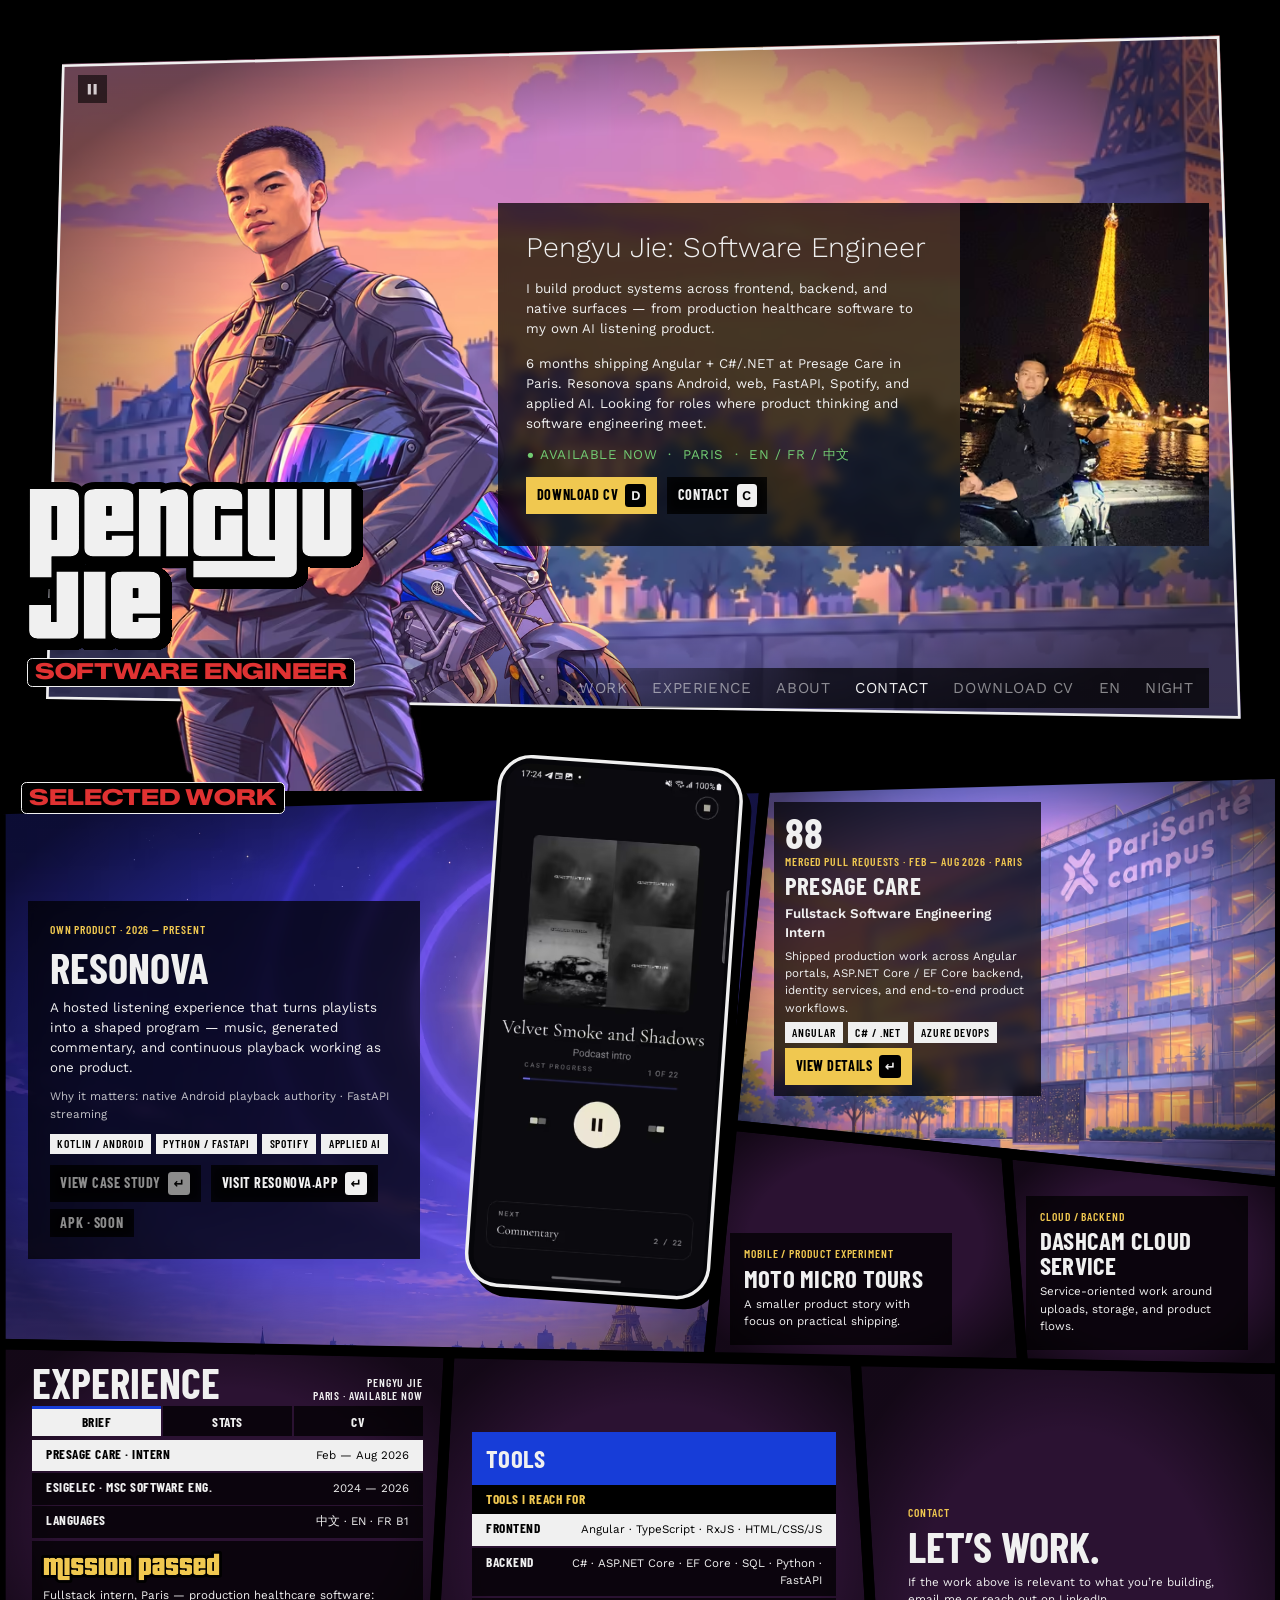
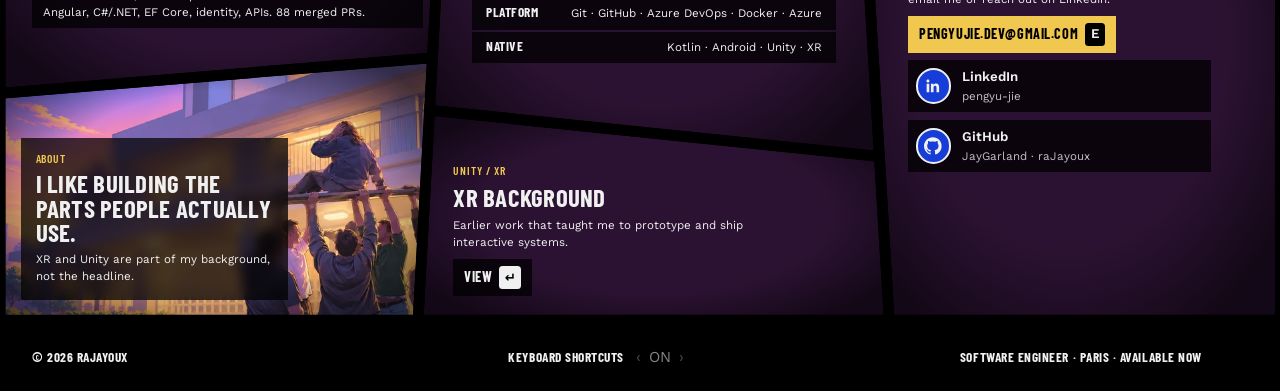
==== commit 5a95338a: "chore(site): move canonical / hreflang / OG URLs to https://jaygarland.github.io/ Claude-Session: ht" ====
--- a/index.html
+++ b/index.html
@@ -5,26 +5,26 @@
   <meta name="viewport" content="width=device-width, initial-scale=1">
   <title>Pengyu Jie — Software Engineer</title>
   <meta name="description" content="Software Engineer in Europe. Fullstack, product and platforms. Available now.">
-  <link rel="canonical" href="https://rajayoux.github.io/">
-  <link rel="alternate" href="https://rajayoux.github.io/" hreflang="en">
-  <link rel="alternate" href="https://rajayoux.github.io/" hreflang="fr">
-  <link rel="alternate" href="https://rajayoux.github.io/" hreflang="zh-Hans">
-  <link rel="alternate" href="https://rajayoux.github.io/" hreflang="x-default">
+  <link rel="canonical" href="https://jaygarland.github.io/">
+  <link rel="alternate" href="https://jaygarland.github.io/" hreflang="en">
+  <link rel="alternate" href="https://jaygarland.github.io/" hreflang="fr">
+  <link rel="alternate" href="https://jaygarland.github.io/" hreflang="zh-Hans">
+  <link rel="alternate" href="https://jaygarland.github.io/" hreflang="x-default">
   <link rel="icon" href="assets/icons/favicon.svg" type="image/svg+xml">
   <link rel="icon" href="assets/icons/favicon-32.png" type="image/png" sizes="32x32">
   <link rel="apple-touch-icon" href="assets/icons/apple-touch-icon.png">
   <meta property="og:type" content="website">
-  <meta property="og:url" content="https://rajayoux.github.io/">
+  <meta property="og:url" content="https://jaygarland.github.io/">
   <meta property="og:title" content="Pengyu Jie — Software Engineer">
   <meta property="og:description" content="Fullstack, product and platforms. Available now.">
-  <meta property="og:image" content="https://rajayoux.github.io/assets/img/og-pengyu-jie.png">
+  <meta property="og:image" content="https://jaygarland.github.io/assets/img/og-pengyu-jie.png">
   <meta property="og:image:type" content="image/png">
   <meta property="og:image:width" content="1200">
   <meta property="og:image:height" content="630">
   <meta name="twitter:card" content="summary_large_image">
   <meta name="twitter:title" content="Pengyu Jie — Software Engineer">
   <meta name="twitter:description" content="Fullstack, product and platforms. Available now.">
-  <meta name="twitter:image" content="https://rajayoux.github.io/assets/img/og-pengyu-jie.png">
+  <meta name="twitter:image" content="https://jaygarland.github.io/assets/img/og-pengyu-jie.png">
   <script>
     try { if (localStorage.getItem("rajayoux-theme") === "day") document.documentElement.setAttribute("data-theme", "day"); } catch (e) {}
   </script>
--- a/assets/css/gta/site.css
+++ b/assets/css/gta/site.css
@@ -44,6 +44,9 @@
   position: absolute; inset: 0; pointer-events: none;
   background: radial-gradient(ellipse 60% 60% at 50% 50%, transparent 62%, rgb(0 0 0 / 0.55) 100%);
 }
+
+/* site.js toggles this for one frame to restart the hero cycle with every layer in step */
+.hero.cycle-restart, .hero.cycle-restart * { animation: none !important; }
 
 /* ---------- hero motion keyframes (6 s of 7 s = 85.714 %, 6.5 s = 92.857 %) ---------- */
 @keyframes cycle-sky {
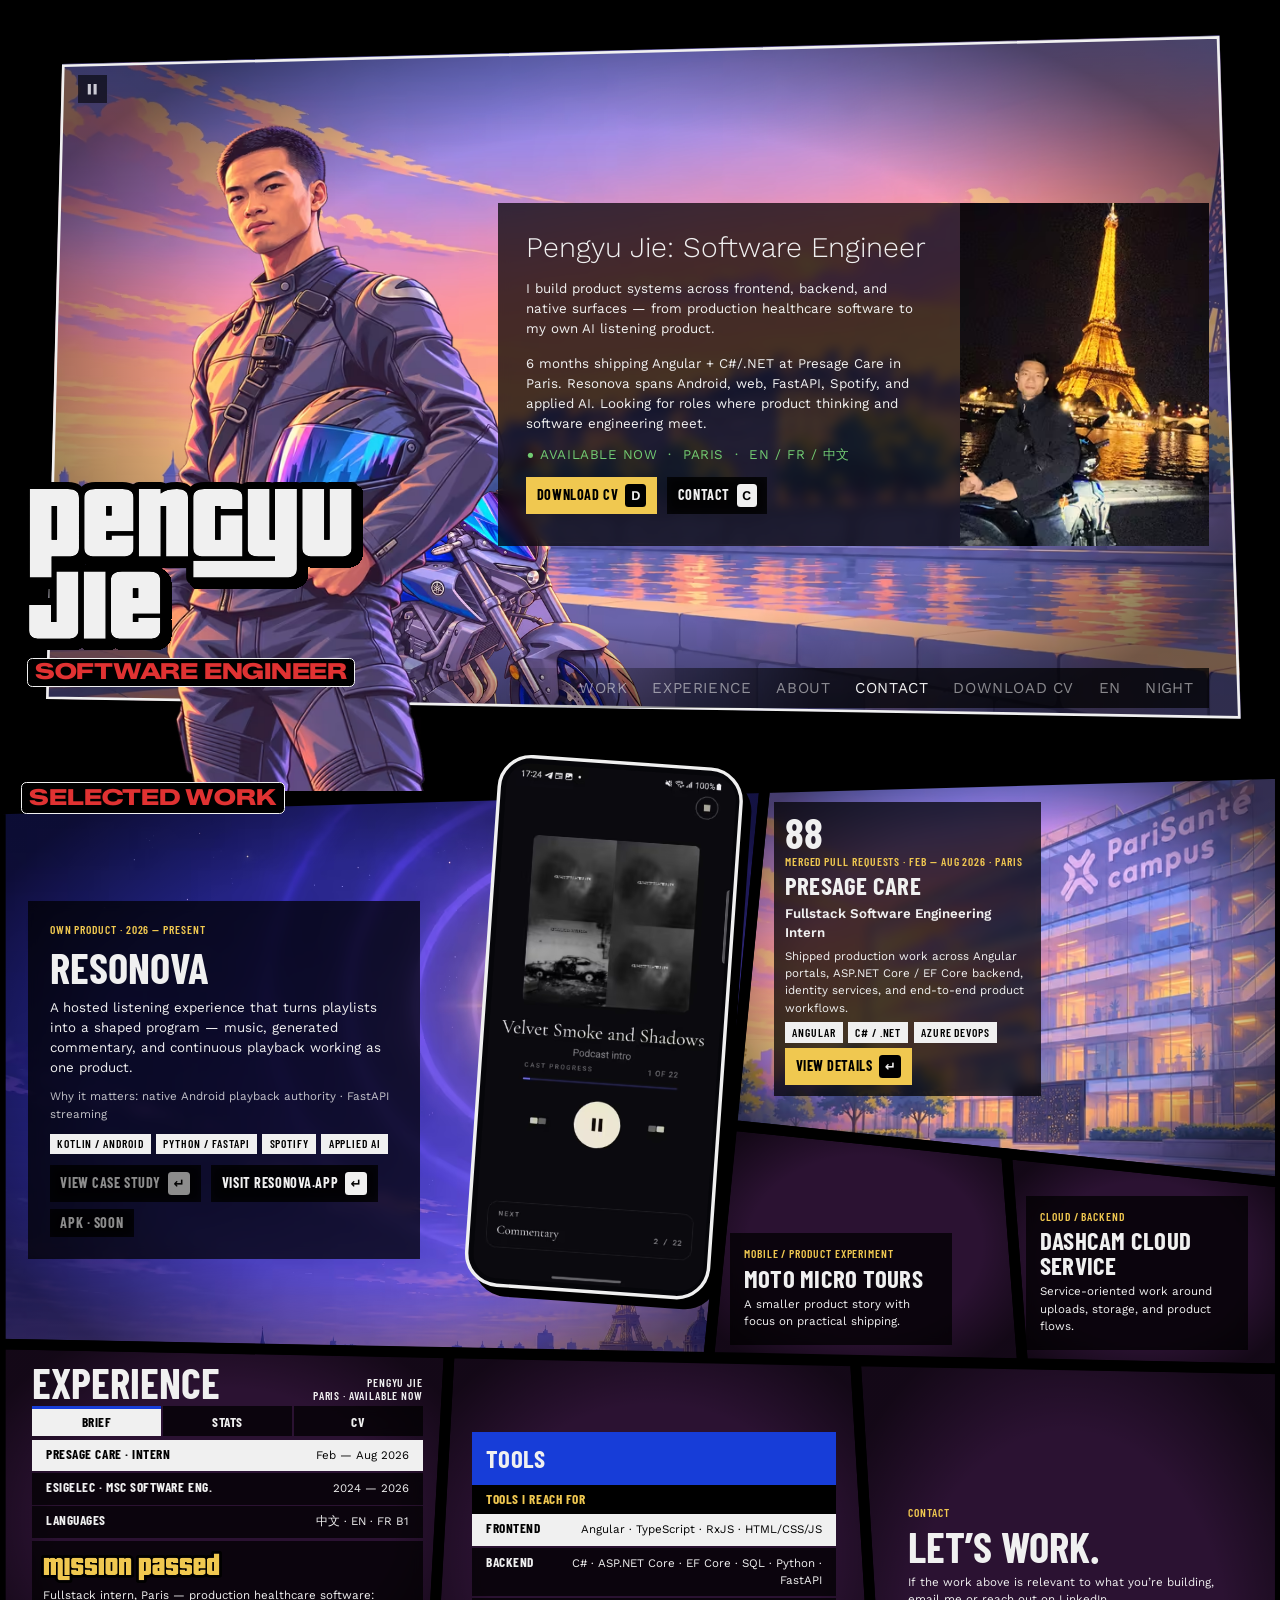
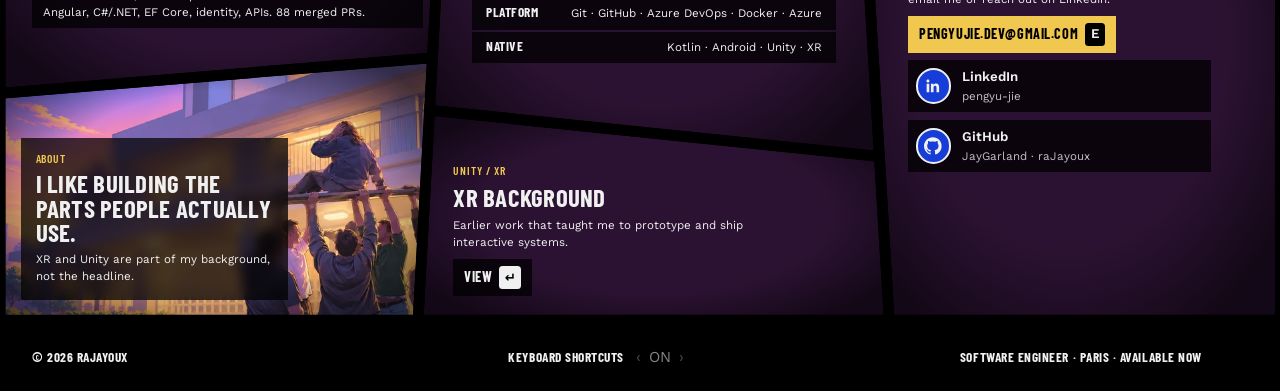
==== commit 760270a1: "feat(site): new share thumbnail from the GTA-mimic hero (og-pengyu-jie-gta.jpg, 1200x630) — new file" ====
--- a/index.html
+++ b/index.html
@@ -5,26 +5,26 @@
   <meta name="viewport" content="width=device-width, initial-scale=1">
   <title>Pengyu Jie — Software Engineer</title>
   <meta name="description" content="Software Engineer in Europe. Fullstack, product and platforms. Available now.">
-  <link rel="canonical" href="https://jaygarland.github.io/">
-  <link rel="alternate" href="https://jaygarland.github.io/" hreflang="en">
-  <link rel="alternate" href="https://jaygarland.github.io/" hreflang="fr">
-  <link rel="alternate" href="https://jaygarland.github.io/" hreflang="zh-Hans">
-  <link rel="alternate" href="https://jaygarland.github.io/" hreflang="x-default">
+  <link rel="canonical" href="https://pengyujie.pages.dev/">
+  <link rel="alternate" href="https://pengyujie.pages.dev/" hreflang="en">
+  <link rel="alternate" href="https://pengyujie.pages.dev/" hreflang="fr">
+  <link rel="alternate" href="https://pengyujie.pages.dev/" hreflang="zh-Hans">
+  <link rel="alternate" href="https://pengyujie.pages.dev/" hreflang="x-default">
   <link rel="icon" href="assets/icons/favicon.svg" type="image/svg+xml">
   <link rel="icon" href="assets/icons/favicon-32.png" type="image/png" sizes="32x32">
   <link rel="apple-touch-icon" href="assets/icons/apple-touch-icon.png">
   <meta property="og:type" content="website">
-  <meta property="og:url" content="https://jaygarland.github.io/">
+  <meta property="og:url" content="https://pengyujie.pages.dev/">
   <meta property="og:title" content="Pengyu Jie — Software Engineer">
   <meta property="og:description" content="Fullstack, product and platforms. Available now.">
-  <meta property="og:image" content="https://jaygarland.github.io/assets/img/og-pengyu-jie.png">
-  <meta property="og:image:type" content="image/png">
+  <meta property="og:image" content="https://pengyujie.pages.dev/assets/img/og-pengyu-jie-gta.jpg">
+  <meta property="og:image:type" content="image/jpeg">
   <meta property="og:image:width" content="1200">
   <meta property="og:image:height" content="630">
   <meta name="twitter:card" content="summary_large_image">
   <meta name="twitter:title" content="Pengyu Jie — Software Engineer">
   <meta name="twitter:description" content="Fullstack, product and platforms. Available now.">
-  <meta name="twitter:image" content="https://jaygarland.github.io/assets/img/og-pengyu-jie.png">
+  <meta name="twitter:image" content="https://pengyujie.pages.dev/assets/img/og-pengyu-jie-gta.jpg">
   <script>
     try { if (localStorage.getItem("rajayoux-theme") === "day") document.documentElement.setAttribute("data-theme", "day"); } catch (e) {}
   </script>
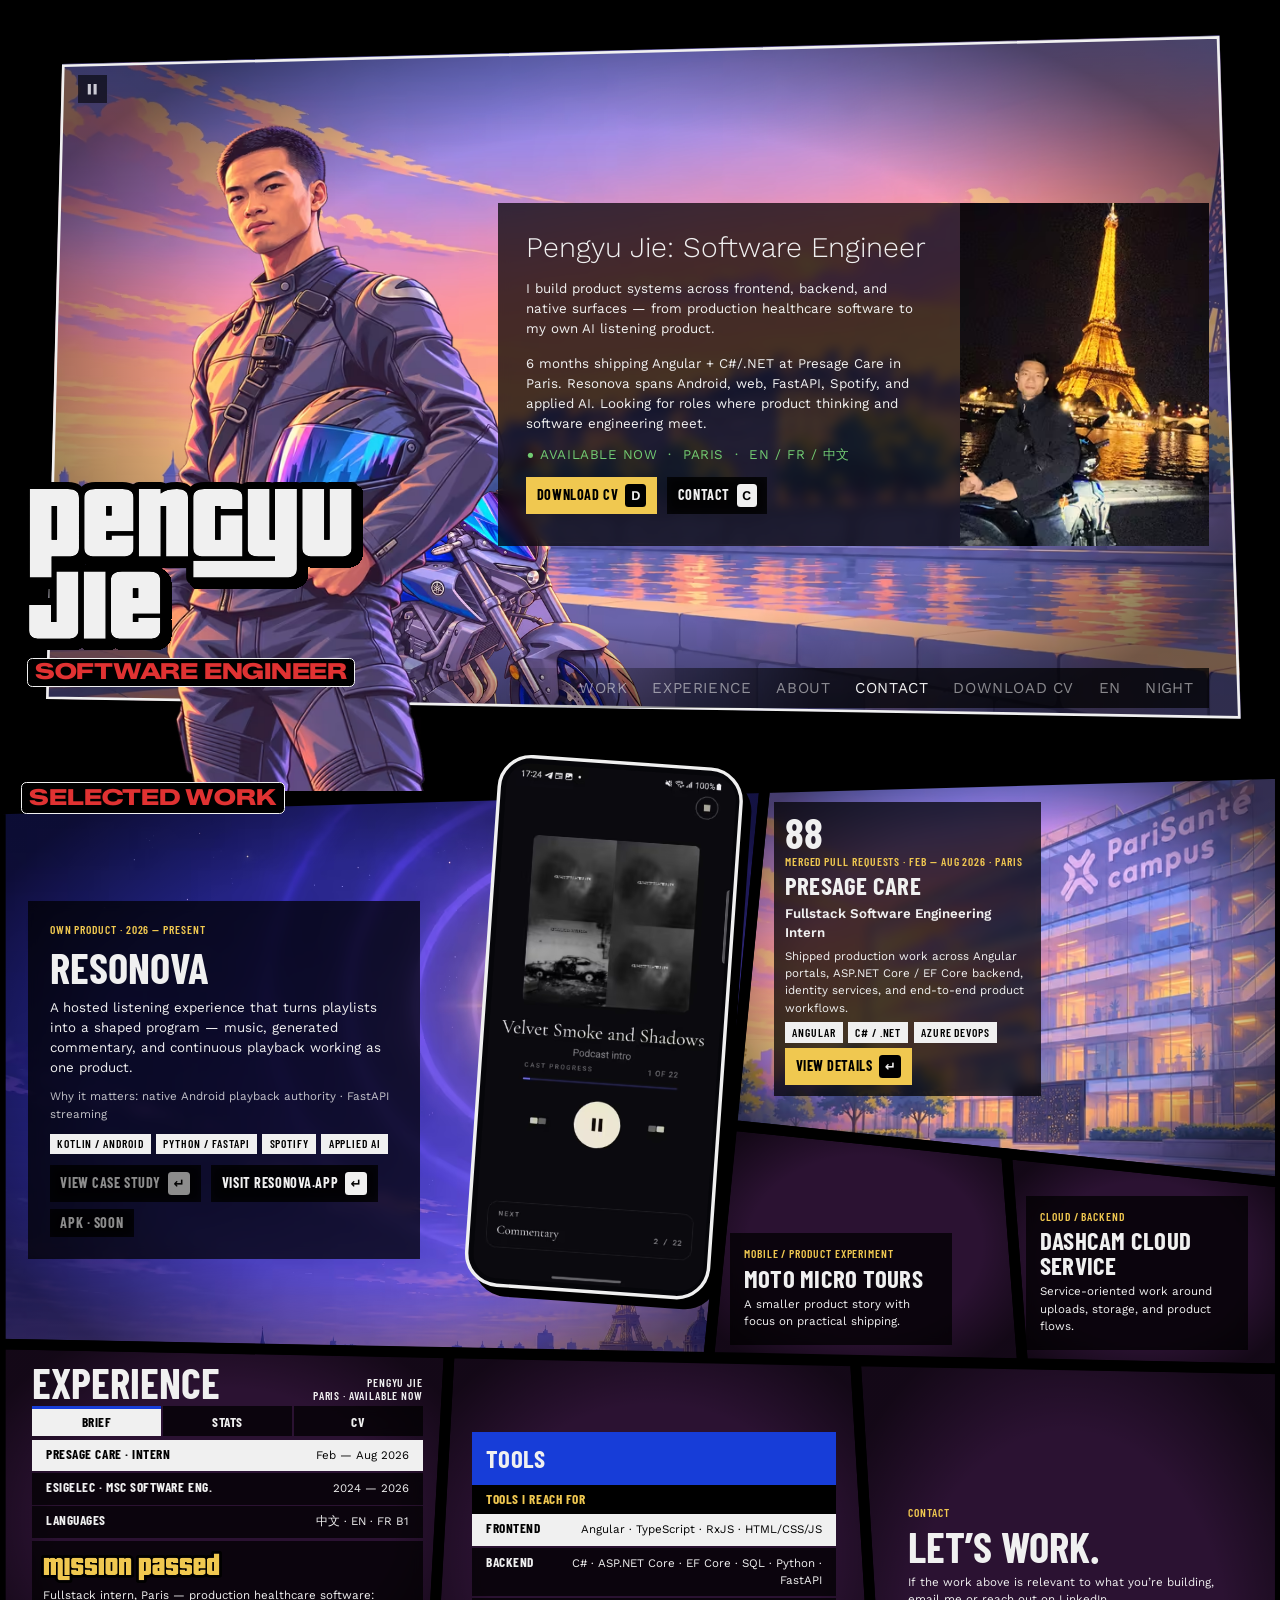
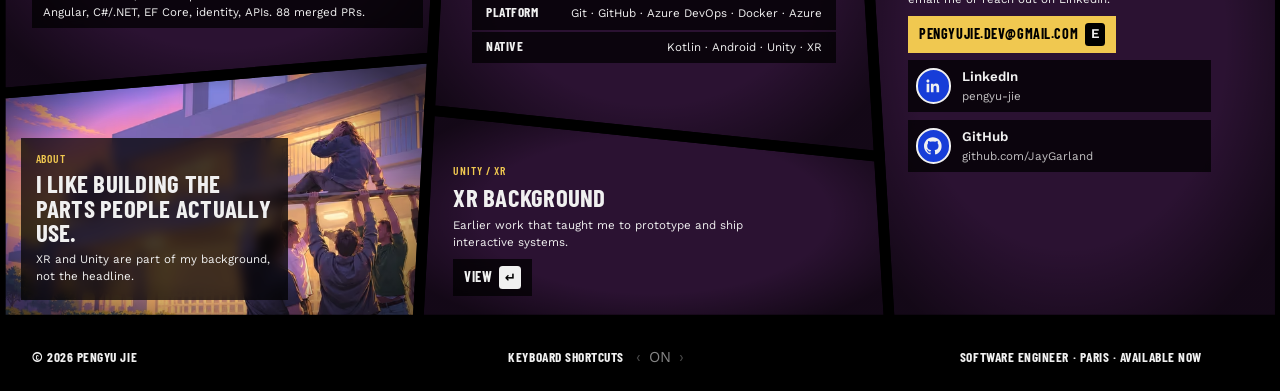
==== commit b68b382f: "chore(site): drop the old raJayoux name (mobile logo, footer EN/FR/ZH, GitHub card + iFruit link → J" ====
--- a/index.html
+++ b/index.html
@@ -26,7 +26,7 @@
   <meta name="twitter:description" content="Fullstack, product and platforms. Available now.">
   <meta name="twitter:image" content="https://pengyujie.pages.dev/assets/img/og-pengyu-jie-gta.jpg">
   <script>
-    try { if (localStorage.getItem("rajayoux-theme") === "day") document.documentElement.setAttribute("data-theme", "day"); } catch (e) {}
+    try { if (localStorage.getItem("pengyujie-theme") === "day") document.documentElement.setAttribute("data-theme", "day"); } catch (e) {}
   </script>
   <link rel="preconnect" href="https://fonts.googleapis.com">
   <link rel="preconnect" href="https://fonts.gstatic.com" crossorigin>
@@ -53,7 +53,7 @@
 
   <!-- Mobile top bar (137:580): logo + iFruit phone button; sticky. Hidden >= 1024 px. -->
   <div class="m-topbar scrim">
-    <a class="m-logo" href="#top">raJayoux</a>
+    <a class="m-logo" href="#top">Pengyu Jie</a>
     <button class="m-phone" type="button" data-open-ifruit aria-haspopup="dialog" aria-controls="ifruit">
       <svg aria-hidden="true" focusable="false"><use href="assets/icons/sprite.svg#i-phone"/></svg>
       <span data-i18n="phone">Phone</span>
@@ -320,7 +320,7 @@
           </a>
           <a class="notification" href="https://github.com/JayGarland" target="_blank" rel="noopener">
             <span class="nt-icon"><svg aria-hidden="true" focusable="false"><use href="assets/icons/sprite.svg#i-github"/></svg></span>
-            <span class="nt-text"><span class="nt-sender">GitHub</span><span class="nt-message">JayGarland · raJayoux</span></span>
+            <span class="nt-text"><span class="nt-sender">GitHub</span><span class="nt-message">github.com/JayGarland</span></span>
           </a>
         </div>
       </article>
@@ -343,7 +343,7 @@
     </main>
 
     <footer class="site-footer">
-      <span class="t-menu" data-i18n="footer">© 2026 raJayoux</span>
+      <span class="t-menu" data-i18n="footer">© 2026 Pengyu Jie</span>
       <div class="shortcuts-toggle scrim">
         <span class="t-menu" id="shortcuts-label" data-i18n="shortcutsLabel">Keyboard shortcuts</span>
         <button class="menu-bar-item selector" type="button" data-shortcuts-toggle aria-labelledby="shortcuts-label shortcuts-value" aria-pressed="true"><span class="chev" aria-hidden="true">‹</span><span id="shortcuts-value" data-shortcuts-value>On</span><span class="chev" aria-hidden="true">›</span></button>
@@ -383,7 +383,7 @@
         <a class="if-app" href="https://resonova.app/" target="_blank" rel="noopener"><span class="if-icon if-icon--plum"><svg aria-hidden="true"><use href="assets/icons/sprite.svg#i-resonova"/></svg></span><span>Resonova</span></a>
         <button class="if-app" type="button" data-lang-toggle><span class="if-icon if-icon--soft"><svg aria-hidden="true"><use href="assets/icons/sprite.svg#i-language"/></svg></span><span data-i18n="appLanguage">Language</span></button>
         <button class="if-app" type="button" data-theme-toggle><span class="if-icon if-icon--soft"><svg aria-hidden="true"><use href="assets/icons/sprite.svg#i-theme"/></svg></span><span data-i18n="appTheme">Theme</span></button>
-        <a class="if-app" href="https://github.com/raJayoux" target="_blank" rel="noopener"><span class="if-icon if-icon--soft"><svg aria-hidden="true"><use href="assets/icons/sprite.svg#i-github"/></svg></span><span>GitHub</span></a>
+        <a class="if-app" href="https://github.com/JayGarland" target="_blank" rel="noopener"><span class="if-icon if-icon--soft"><svg aria-hidden="true"><use href="assets/icons/sprite.svg#i-github"/></svg></span><span>GitHub</span></a>
       </nav>
       <img class="if-mark" src="assets/img/gta/ifruit-pj.svg" alt="" width="110" height="120">
       <div class="if-prompts">
